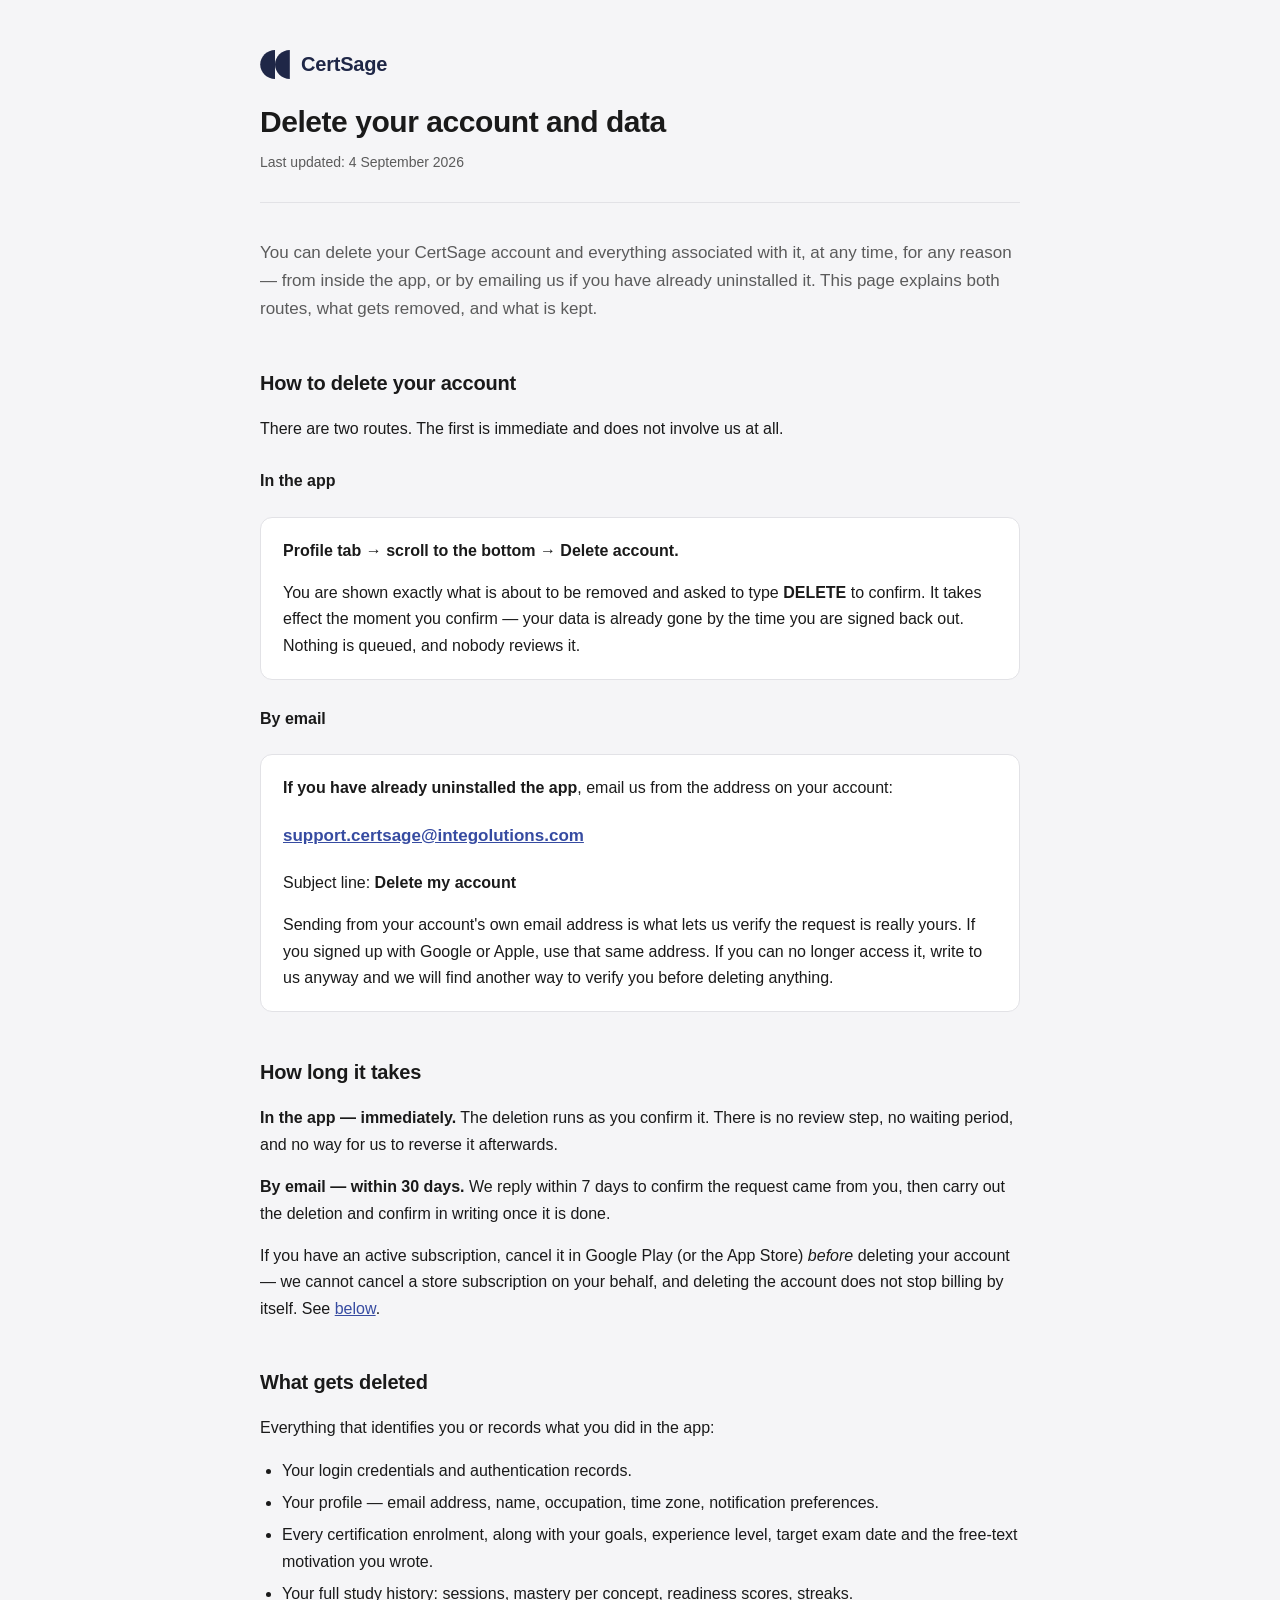
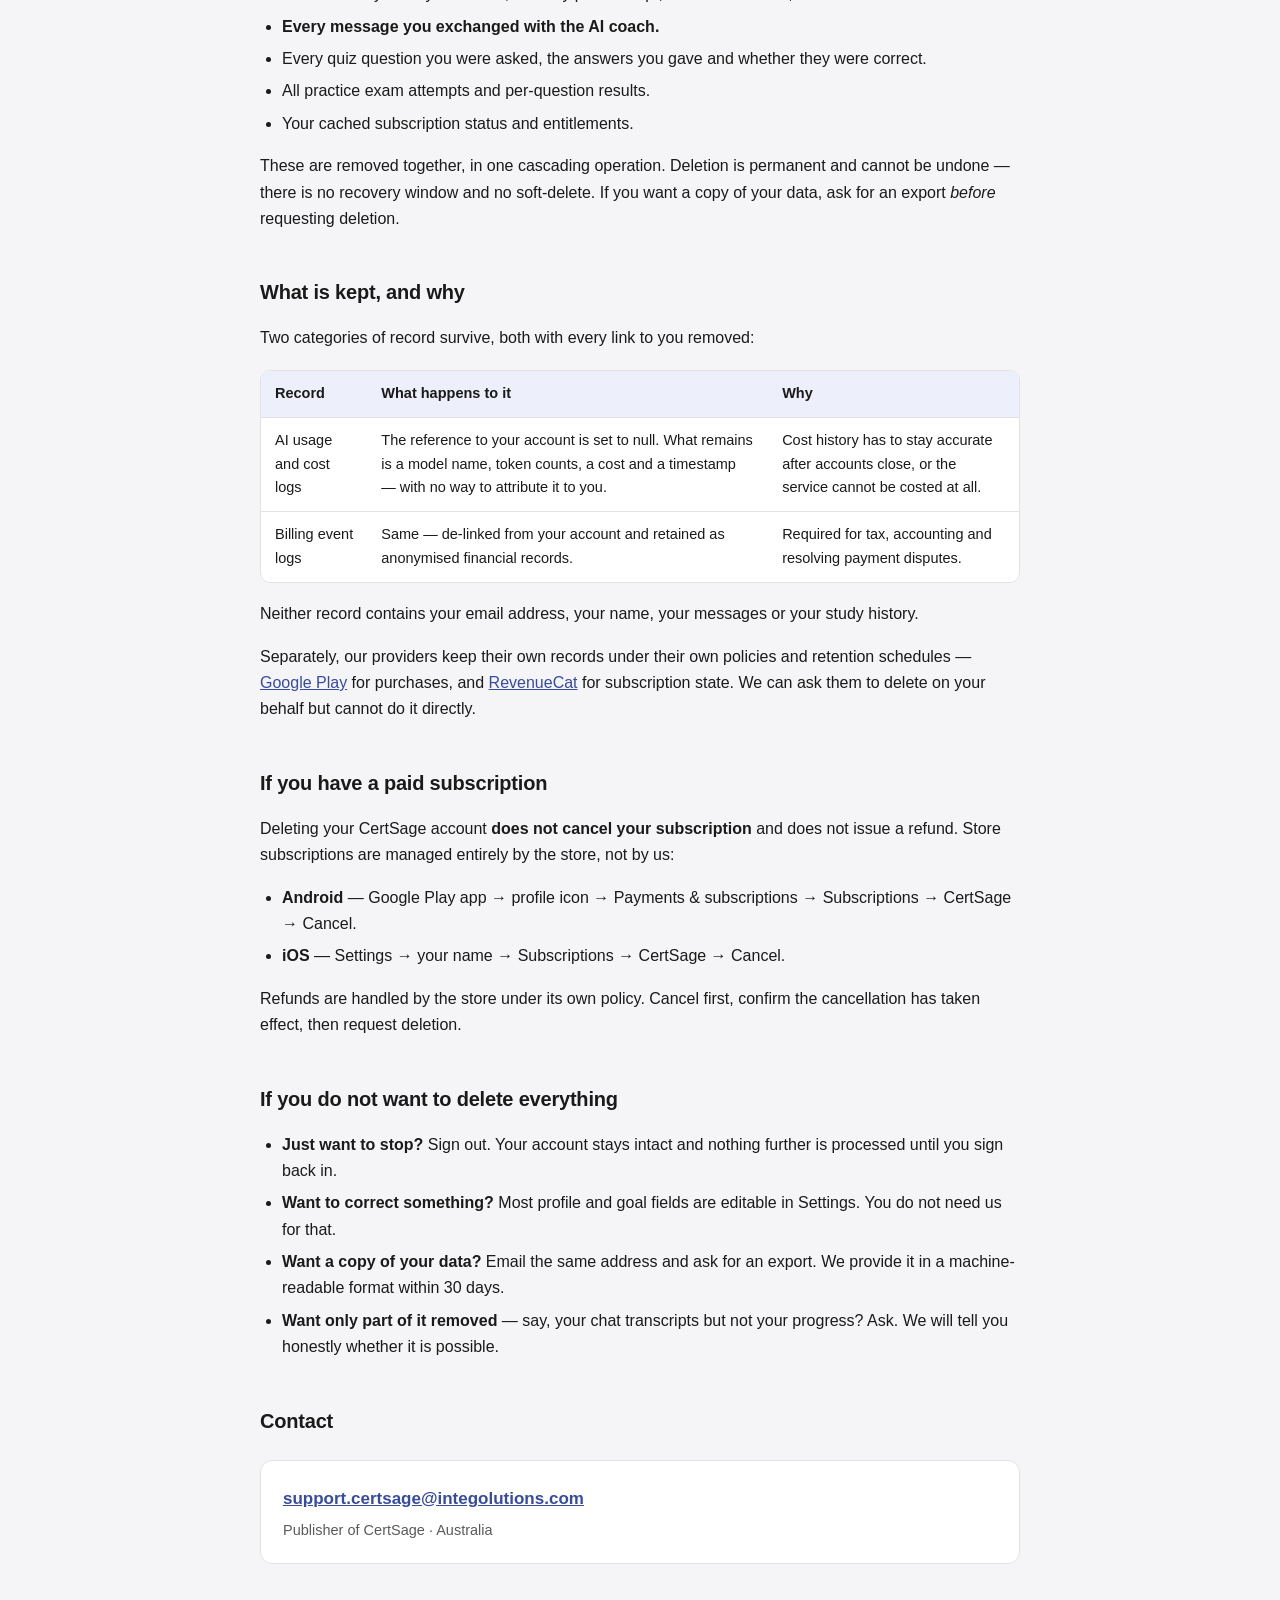
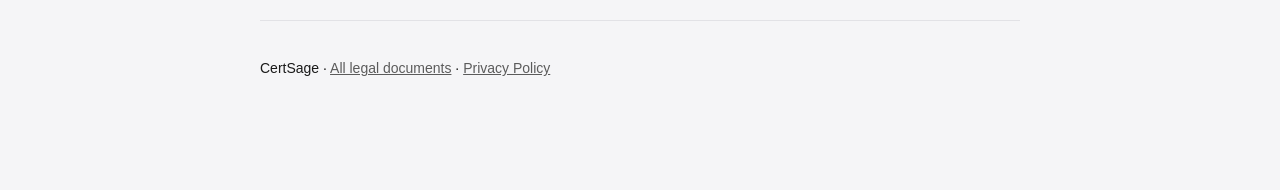
==== delete-account.html @ b781c87f "Privacy Policy & Delete Account" ====
<!DOCTYPE html>
<html lang="en">
<head>
<meta charset="utf-8">
<meta name="viewport" content="width=device-width, initial-scale=1">
<title>Delete Your Account — CertSage</title>
<meta name="description" content="How to request deletion of your CertSage account and all associated personal data.">
<link rel="icon" href="favicon.svg" type="image/svg+xml">
<link rel="stylesheet" href="style.css">
</head>
<body>
<div class="wrap">

<header class="masthead">
  <a class="brand" href="index.html"><svg class="mark" viewBox="303.58 312.16 892.84 875.67" role="img" aria-label="CertSage"><path fill="currentColor" d="M750 312.16C506.84 312.16 303.58 511.51 303.58 750c0 238.48 203.26 437.83 446.42 437.83Z"/><path fill="currentColor" d="M1196.42 312.16C953.26 312.16 750 511.51 750 750c0 238.48 203.26 437.83 446.42 437.83Z"/></svg><span class="wordmark">CertSage</span></a>
  <h1>Delete your account and data</h1>
  <p class="dates">Last updated: 4 September 2026</p>
</header>

<p class="lede">You can delete your CertSage account and everything associated with it, at any time,
for any reason — from inside the app, or by emailing us if you have already uninstalled it. This
page explains both routes, what gets removed, and what is kept.</p>

<h2 id="how">How to delete your account</h2>

<p>There are two routes. The first is immediate and does not involve us at all.</p>

<h3>In the app</h3>

<div class="card">
  <p><strong>Profile tab → scroll to the bottom → Delete account.</strong></p>
  <p style="margin-bottom:0">You are shown exactly what is about to be removed and asked to type
  <strong>DELETE</strong> to confirm. It takes effect the moment you confirm — your data is already
  gone by the time you are signed back out. Nothing is queued, and nobody reviews it.</p>
</div>

<h3>By email</h3>

<div class="card">
  <p><strong>If you have already uninstalled the app</strong>, email us from the address on your
  account:</p>
  <p><a class="contact-mail" href="mailto:support.certsage@integolutions.com?subject=Delete%20my%20account">support.certsage@integolutions.com</a></p>
  <p>Subject line: <strong>Delete my account</strong></p>
  <p style="margin-bottom:0">Sending from your account's own email address is what lets us verify
  the request is really yours. If you signed up with Google or Apple, use that same address. If
  you can no longer access it, write to us anyway and we will find another way to verify you
  before deleting anything.</p>
</div>

<h2 id="timeline">How long it takes</h2>

<p><strong>In the app — immediately.</strong> The deletion runs as you confirm it. There is no
review step, no waiting period, and no way for us to reverse it afterwards.</p>

<p><strong>By email — within 30 days.</strong> We reply within 7 days to confirm the request came
from you, then carry out the deletion and confirm in writing once it is done.</p>

<p>If you have an active subscription, cancel it in Google Play (or the App Store) <em>before</em>
deleting your account — we cannot cancel a store subscription on your behalf, and deleting the
account does not stop billing by itself. See <a href="#subscription">below</a>.</p>

<h2 id="what-is-deleted">What gets deleted</h2>

<p>Everything that identifies you or records what you did in the app:</p>

<ul>
  <li>Your login credentials and authentication records.</li>
  <li>Your profile — email address, name, occupation, time zone, notification preferences.</li>
  <li>Every certification enrolment, along with your goals, experience level, target exam date
      and the free-text motivation you wrote.</li>
  <li>Your full study history: sessions, mastery per concept, readiness scores, streaks.</li>
  <li><strong>Every message you exchanged with the AI coach.</strong></li>
  <li>Every quiz question you were asked, the answers you gave and whether they were correct.</li>
  <li>All practice exam attempts and per-question results.</li>
  <li>Your cached subscription status and entitlements.</li>
</ul>

<p>These are removed together, in one cascading operation. Deletion is permanent and cannot be
undone — there is no recovery window and no soft-delete. If you want a copy of your data, ask for
an export <em>before</em> requesting deletion.</p>

<h2 id="what-is-kept">What is kept, and why</h2>

<p>Two categories of record survive, both with every link to you removed:</p>

<div class="scroller">
<table>
  <thead>
    <tr><th>Record</th><th>What happens to it</th><th>Why</th></tr>
  </thead>
  <tbody>
    <tr>
      <td>AI usage and cost logs</td>
      <td>The reference to your account is set to null. What remains is a model name, token
          counts, a cost and a timestamp — with no way to attribute it to you.</td>
      <td>Cost history has to stay accurate after accounts close, or the service cannot be
          costed at all.</td>
    </tr>
    <tr>
      <td>Billing event logs</td>
      <td>Same — de-linked from your account and retained as anonymised financial records.</td>
      <td>Required for tax, accounting and resolving payment disputes.</td>
    </tr>
  </tbody>
</table>
</div>

<p>Neither record contains your email address, your name, your messages or your study history.</p>

<p>Separately, our providers keep their own records under their own policies and retention
schedules — <a href="https://policies.google.com/privacy" rel="noopener">Google Play</a> for
purchases, and <a href="https://www.revenuecat.com/privacy" rel="noopener">RevenueCat</a> for
subscription state. We can ask them to delete on your behalf but cannot do it directly.</p>

<h2 id="subscription">If you have a paid subscription</h2>

<p>Deleting your CertSage account <strong>does not cancel your subscription</strong> and does not
issue a refund. Store subscriptions are managed entirely by the store, not by us:</p>

<ul>
  <li><strong>Android</strong> — Google Play app → profile icon → Payments &amp; subscriptions →
      Subscriptions → CertSage → Cancel.</li>
  <li><strong>iOS</strong> — Settings → your name → Subscriptions → CertSage → Cancel.</li>
</ul>

<p>Refunds are handled by the store under its own policy. Cancel first, confirm the cancellation
has taken effect, then request deletion.</p>

<h2 id="alternatives">If you do not want to delete everything</h2>

<ul>
  <li><strong>Just want to stop?</strong> Sign out. Your account stays intact and nothing further
      is processed until you sign back in.</li>
  <li><strong>Want to correct something?</strong> Most profile and goal fields are editable in
      Settings. You do not need us for that.</li>
  <li><strong>Want a copy of your data?</strong> Email the same address and ask for an export.
      We provide it in a machine-readable format within 30 days.</li>
  <li><strong>Want only part of it removed</strong> — say, your chat transcripts but not your
      progress? Ask. We will tell you honestly whether it is possible.</li>
</ul>

<h2 id="contact">Contact</h2>

<div class="card">
  <p style="margin-bottom:0">
  <a class="contact-mail" href="mailto:support.certsage@integolutions.com?subject=Delete%20my%20account">support.certsage@integolutions.com</a><br>
  <span style="font-size:14.5px;color:var(--text-dim)">Publisher of CertSage &middot; Australia</span></p>
</div>

<footer>
  <p>CertSage &middot; <a href="index.html">All legal documents</a> &middot;
     <a href="privacy.html">Privacy Policy</a></p>
</footer>

</div>
</body>
</html>
---- style.css ----
/* CertSage legal pages — shared styles.
   Self-contained: no webfonts, no CDN, no JS. A legal page must render
   even when everything else is blocked. */

:root {
  color-scheme: light dark;
  --accent: #364BA1;
  --accent-soft: #EDF0FA;
  --text: #1A1A1A;
  --text-dim: #5B5B5B;
  --surface: #FFFFFF;
  --ground: #F5F5F7;
  --border: #E2E2E6;
  --brand: #1F2747;
}

@media (prefers-color-scheme: dark) {
  :root {
    --accent: #93A6EE;
    --accent-soft: #1E2540;
    --text: #ECECF0;
    --text-dim: #A2A2AD;
    --surface: #16161A;
    --ground: #0E0E11;
    --border: #2C2C34;
    --brand: #FFFFFF;
  }
}

* { box-sizing: border-box; }

body {
  margin: 0;
  padding: 0 20px 96px;
  background: var(--ground);
  color: var(--text);
  font: 16px/1.65 -apple-system, BlinkMacSystemFont, "Segoe UI", Roboto,
        "Helvetica Neue", Arial, sans-serif;
  -webkit-text-size-adjust: 100%;
}

.wrap {
  max-width: 760px;
  margin: 0 auto;
}

/* ── Masthead ─────────────────────────────────────────────────────────── */

header.masthead {
  padding: 48px 0 28px;
  border-bottom: 1px solid var(--border);
  margin-bottom: 36px;
}

.brand {
  display: inline-flex;
  align-items: center;
  gap: 11px;
  text-decoration: none;
  color: var(--brand);
  margin-bottom: 22px;
}

/* The CertSage mark: two arcs, filled with currentColor so the lockup is one
   colour in both themes. Geometry lifted from design/logo/certsage-icon-*.svg. */
.brand .mark {
  width: 30px;
  height: 29px;
  flex: none;
  display: block;
}

.brand .wordmark {
  font-size: 20px;
  font-weight: 700;
  letter-spacing: -0.01em;
}

h1 {
  font-size: 30px;
  line-height: 1.25;
  margin: 0 0 10px;
  letter-spacing: -0.015em;
}

.dates {
  margin: 0;
  color: var(--text-dim);
  font-size: 14px;
}

/* ── Typography ───────────────────────────────────────────────────────── */

h2 {
  font-size: 20px;
  margin: 44px 0 12px;
  letter-spacing: -0.01em;
  scroll-margin-top: 20px;
}

h3 {
  font-size: 16px;
  margin: 26px 0 8px;
  color: var(--text);
}

p, li { color: var(--text); }

a { color: var(--accent); }

ul, ol { padding-left: 22px; }

li { margin: 6px 0; }

strong { font-weight: 650; }

.lede {
  font-size: 17px;
  color: var(--text-dim);
}

/* ── Blocks ───────────────────────────────────────────────────────────── */

.card {
  background: var(--surface);
  border: 1px solid var(--border);
  border-radius: 12px;
  padding: 20px 22px;
  margin: 22px 0;
}

.card h3:first-child,
.card h2:first-child,
.card p:first-child { margin-top: 0; }

.card p:last-child,
.card ul:last-child { margin-bottom: 0; }

.callout {
  background: var(--accent-soft);
  border-left: 3px solid var(--accent);
  border-radius: 0 8px 8px 0;
  padding: 14px 18px;
  margin: 22px 0;
}

.callout p:first-child { margin-top: 0; }
.callout p:last-child { margin-bottom: 0; }

/* ── Tables ───────────────────────────────────────────────────────────── */

.scroller {
  overflow-x: auto;
  -webkit-overflow-scrolling: touch;
  margin: 18px 0;
  border: 1px solid var(--border);
  border-radius: 10px;
  background: var(--surface);
}

table {
  border-collapse: collapse;
  width: 100%;
  min-width: 560px;
  font-size: 14.5px;
}

th, td {
  text-align: left;
  padding: 11px 14px;
  border-bottom: 1px solid var(--border);
  vertical-align: top;
}

th {
  background: var(--accent-soft);
  font-weight: 650;
  white-space: nowrap;
}

tr:last-child td { border-bottom: none; }

/* ── Contact + footer ─────────────────────────────────────────────────── */

.contact-mail {
  display: inline-block;
  font-weight: 650;
  font-size: 17px;
  margin: 4px 0;
}

footer {
  margin-top: 56px;
  padding-top: 22px;
  border-top: 1px solid var(--border);
  color: var(--text-dim);
  font-size: 14px;
}

footer a { color: var(--text-dim); }

/* ── Index page links ─────────────────────────────────────────────────── */

.doclink {
  display: block;
  text-decoration: none;
  color: inherit;
  background: var(--surface);
  border: 1px solid var(--border);
  border-radius: 12px;
  padding: 20px 22px;
  margin: 14px 0;
}

.doclink:hover { border-color: var(--accent); }
.doclink strong { display: block; color: var(--accent); font-size: 17px; margin-bottom: 4px; }
.doclink span { color: var(--text-dim); font-size: 14.5px; }

@media (max-width: 480px) {
  h1 { font-size: 25px; }
  body { padding: 0 16px 72px; }
  header.masthead { padding-top: 32px; }
}
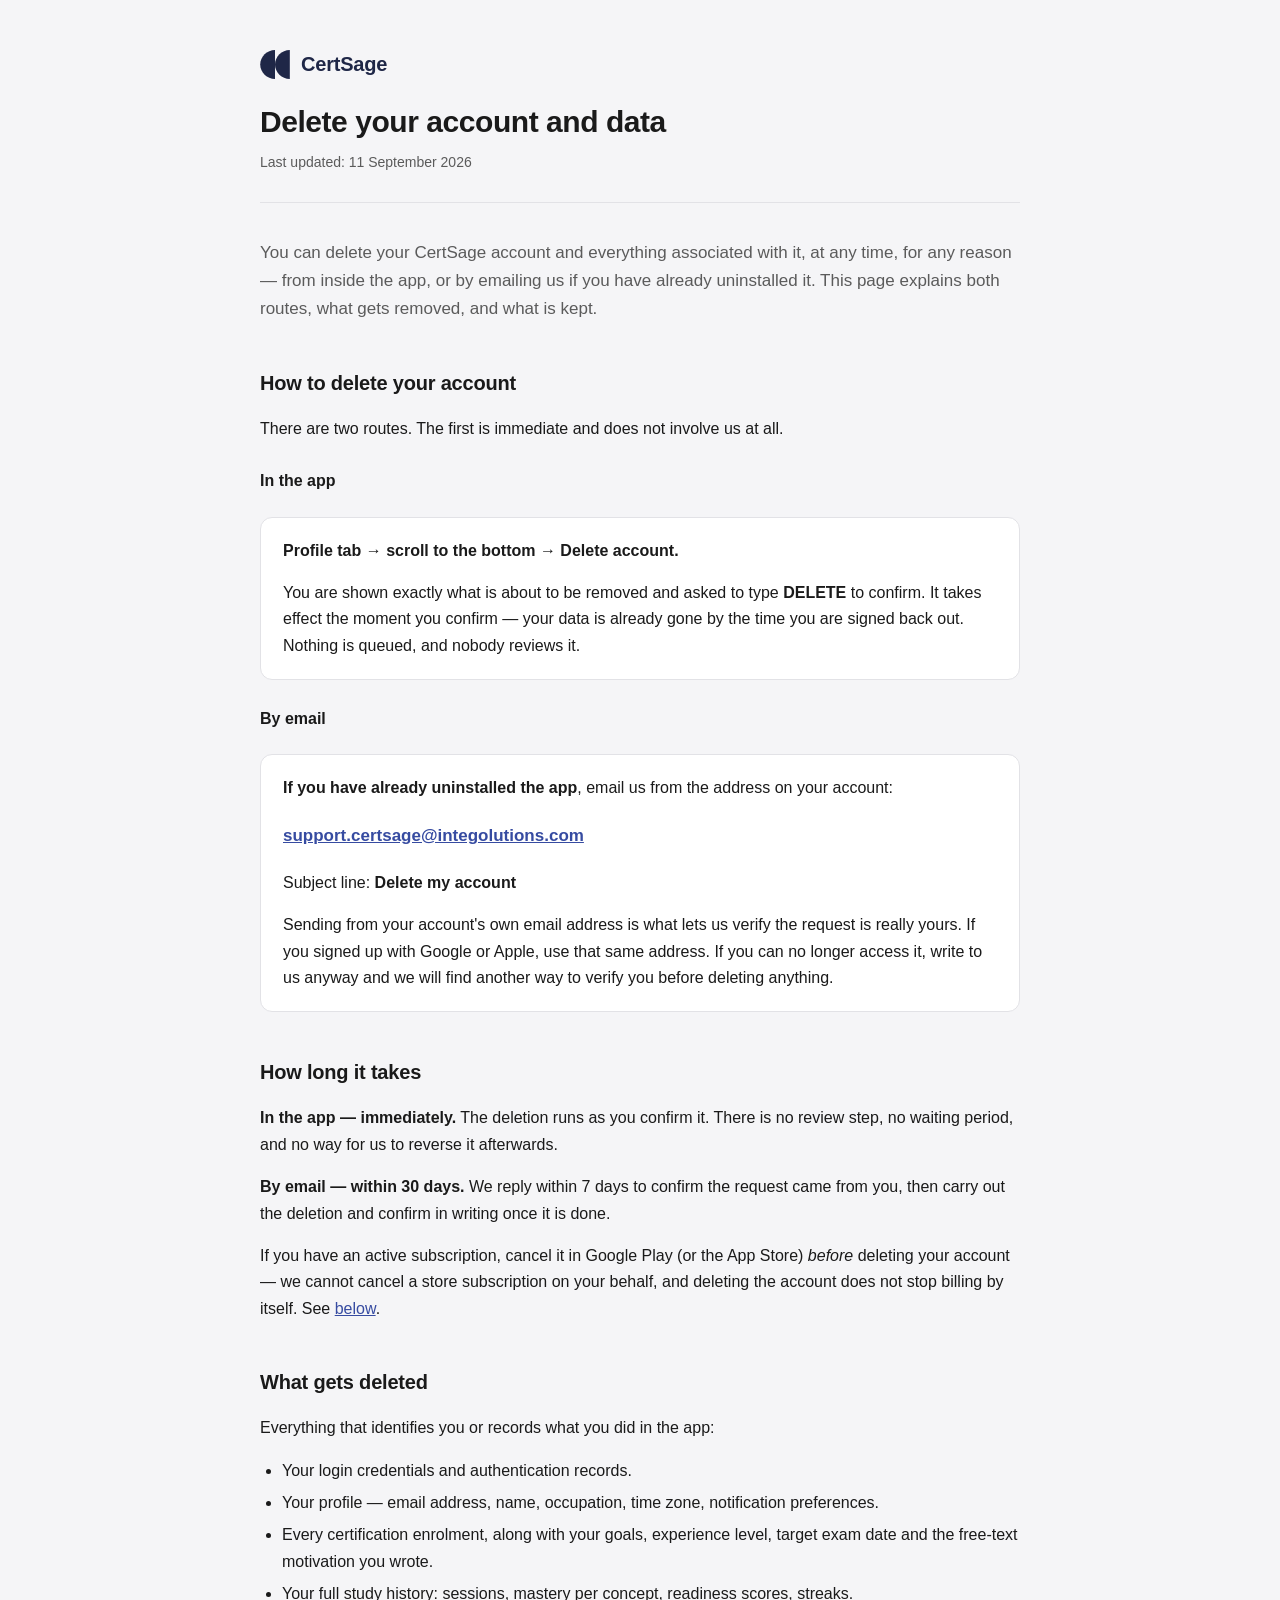
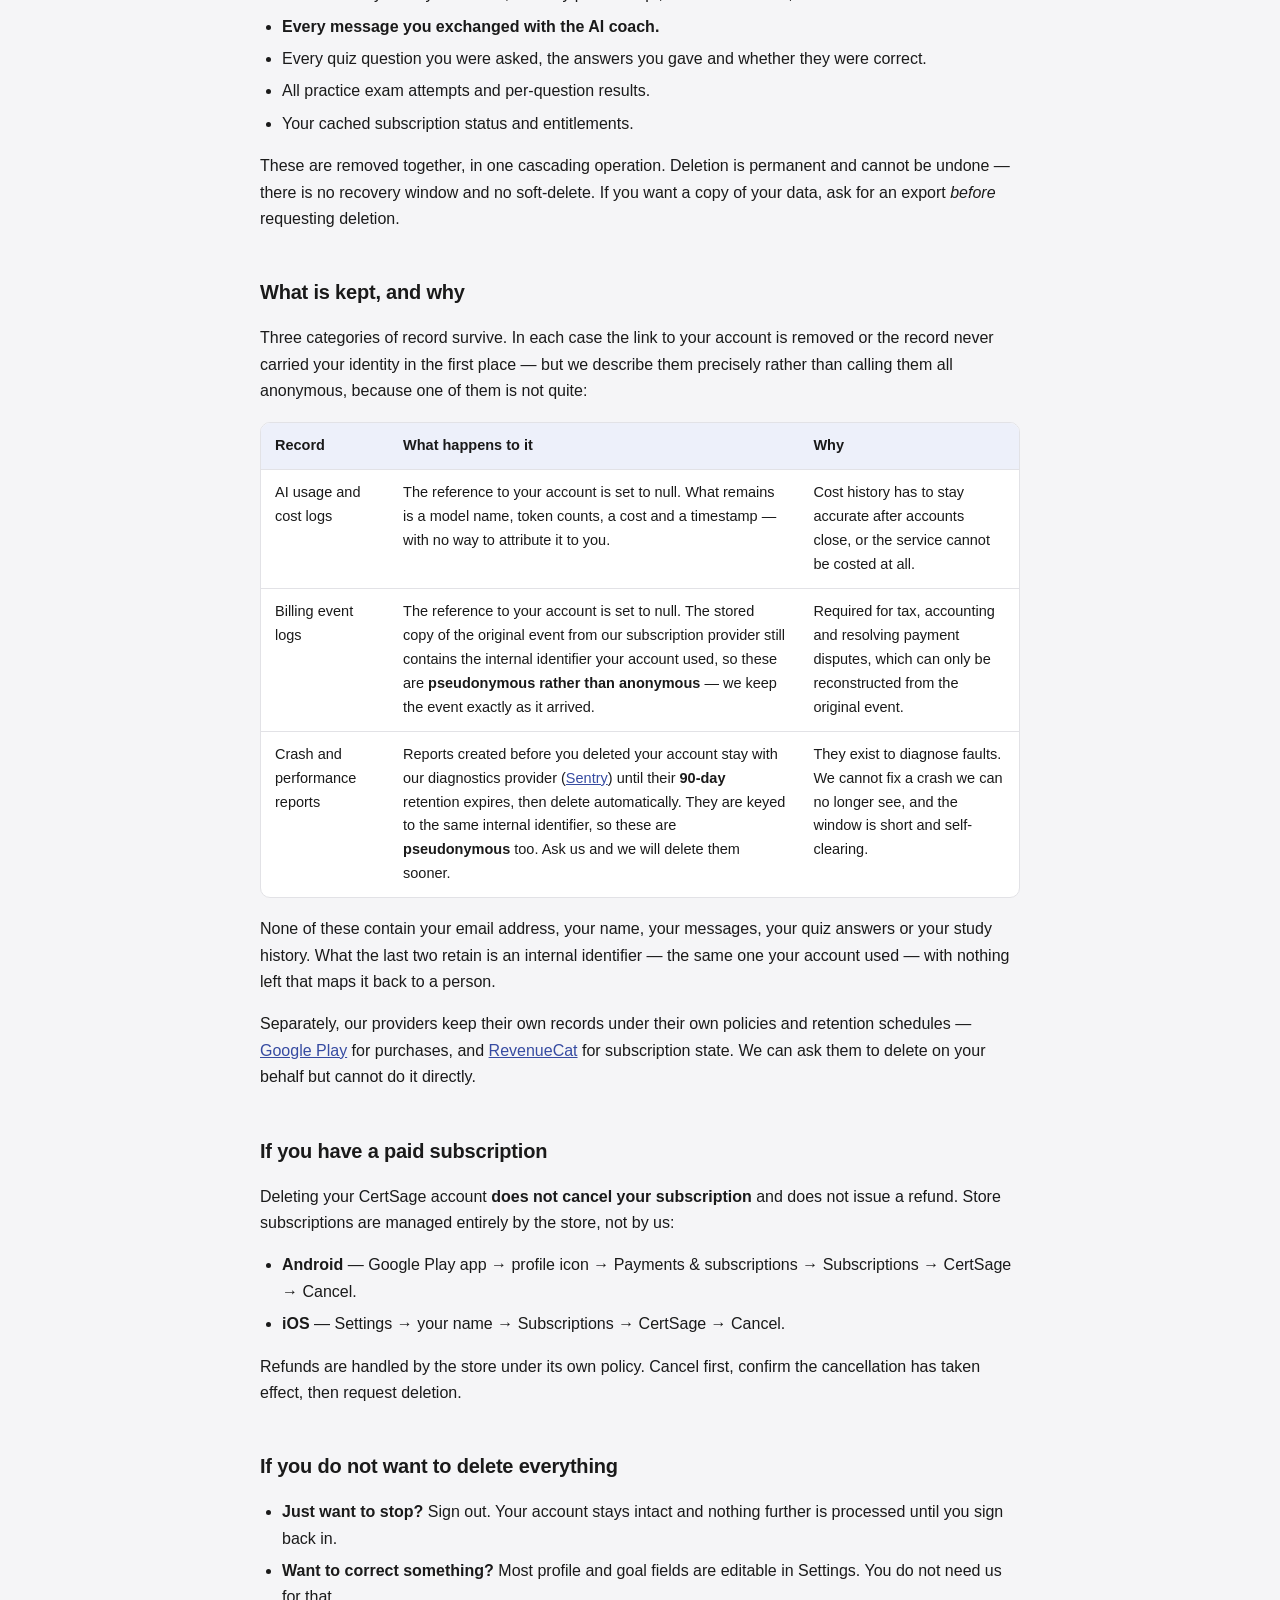
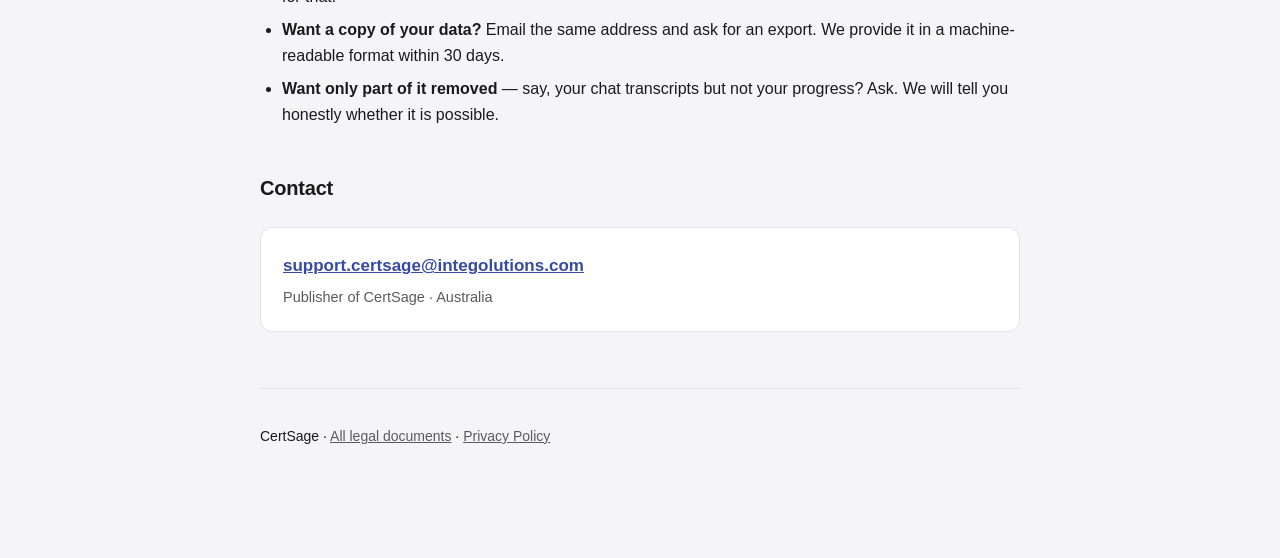
==== commit 7ea7c6cd: "update adding sentry" ====
--- a/delete-account.html
+++ b/delete-account.html
@@ -14,7 +14,7 @@
 <header class="masthead">
   <a class="brand" href="index.html"><svg class="mark" viewBox="303.58 312.16 892.84 875.67" role="img" aria-label="CertSage"><path fill="currentColor" d="M750 312.16C506.84 312.16 303.58 511.51 303.58 750c0 238.48 203.26 437.83 446.42 437.83Z"/><path fill="currentColor" d="M1196.42 312.16C953.26 312.16 750 511.51 750 750c0 238.48 203.26 437.83 446.42 437.83Z"/></svg><span class="wordmark">CertSage</span></a>
   <h1>Delete your account and data</h1>
-  <p class="dates">Last updated: 4 September 2026</p>
+  <p class="dates">Last updated: 11 September 2026</p>
 </header>
 
 <p class="lede">You can delete your CertSage account and everything associated with it, at any time,
@@ -81,7 +81,9 @@
 
 <h2 id="what-is-kept">What is kept, and why</h2>
 
-<p>Two categories of record survive, both with every link to you removed:</p>
+<p>Three categories of record survive. In each case the link to your account is removed or the
+record never carried your identity in the first place — but we describe them precisely rather than
+calling them all anonymous, because one of them is not quite:</p>
 
 <div class="scroller">
 <table>
@@ -98,14 +100,30 @@
     </tr>
     <tr>
       <td>Billing event logs</td>
-      <td>Same — de-linked from your account and retained as anonymised financial records.</td>
-      <td>Required for tax, accounting and resolving payment disputes.</td>
+      <td>The reference to your account is set to null. The stored copy of the original event from
+          our subscription provider still contains the internal identifier your account used, so
+          these are <strong>pseudonymous rather than anonymous</strong> — we keep the event exactly
+          as it arrived.</td>
+      <td>Required for tax, accounting and resolving payment disputes, which can only be
+          reconstructed from the original event.</td>
+    </tr>
+    <tr>
+      <td>Crash and performance reports</td>
+      <td>Reports created before you deleted your account stay with our diagnostics provider
+          (<a href="https://sentry.io/privacy/" rel="noopener">Sentry</a>) until their
+          <strong>90-day</strong> retention expires, then delete automatically. They are keyed to
+          the same internal identifier, so these are <strong>pseudonymous</strong> too. Ask us and
+          we will delete them sooner.</td>
+      <td>They exist to diagnose faults. We cannot fix a crash we can no longer see, and the
+          window is short and self-clearing.</td>
     </tr>
   </tbody>
 </table>
 </div>
 
-<p>Neither record contains your email address, your name, your messages or your study history.</p>
+<p>None of these contain your email address, your name, your messages, your quiz answers or your
+study history. What the last two retain is an internal identifier — the same one your account used
+— with nothing left that maps it back to a person.</p>
 
 <p>Separately, our providers keep their own records under their own policies and retention
 schedules — <a href="https://policies.google.com/privacy" rel="noopener">Google Play</a> for
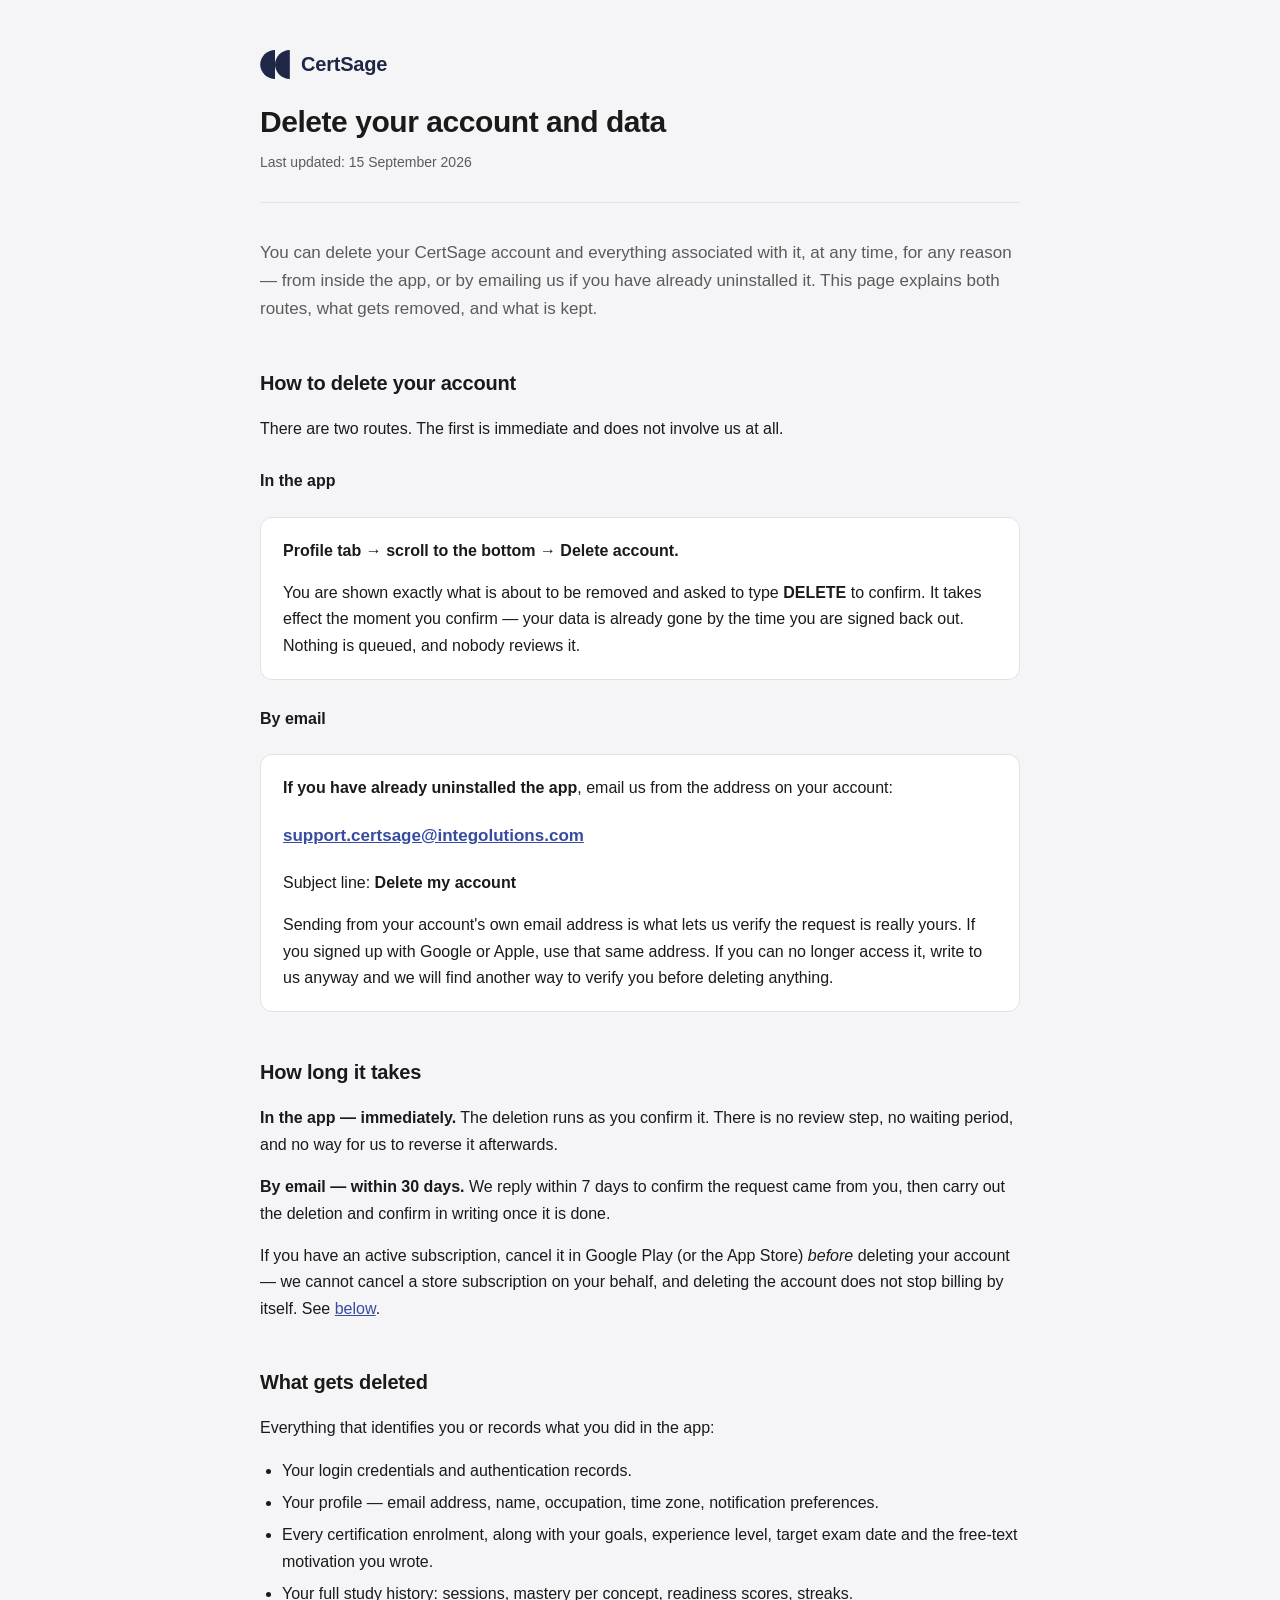
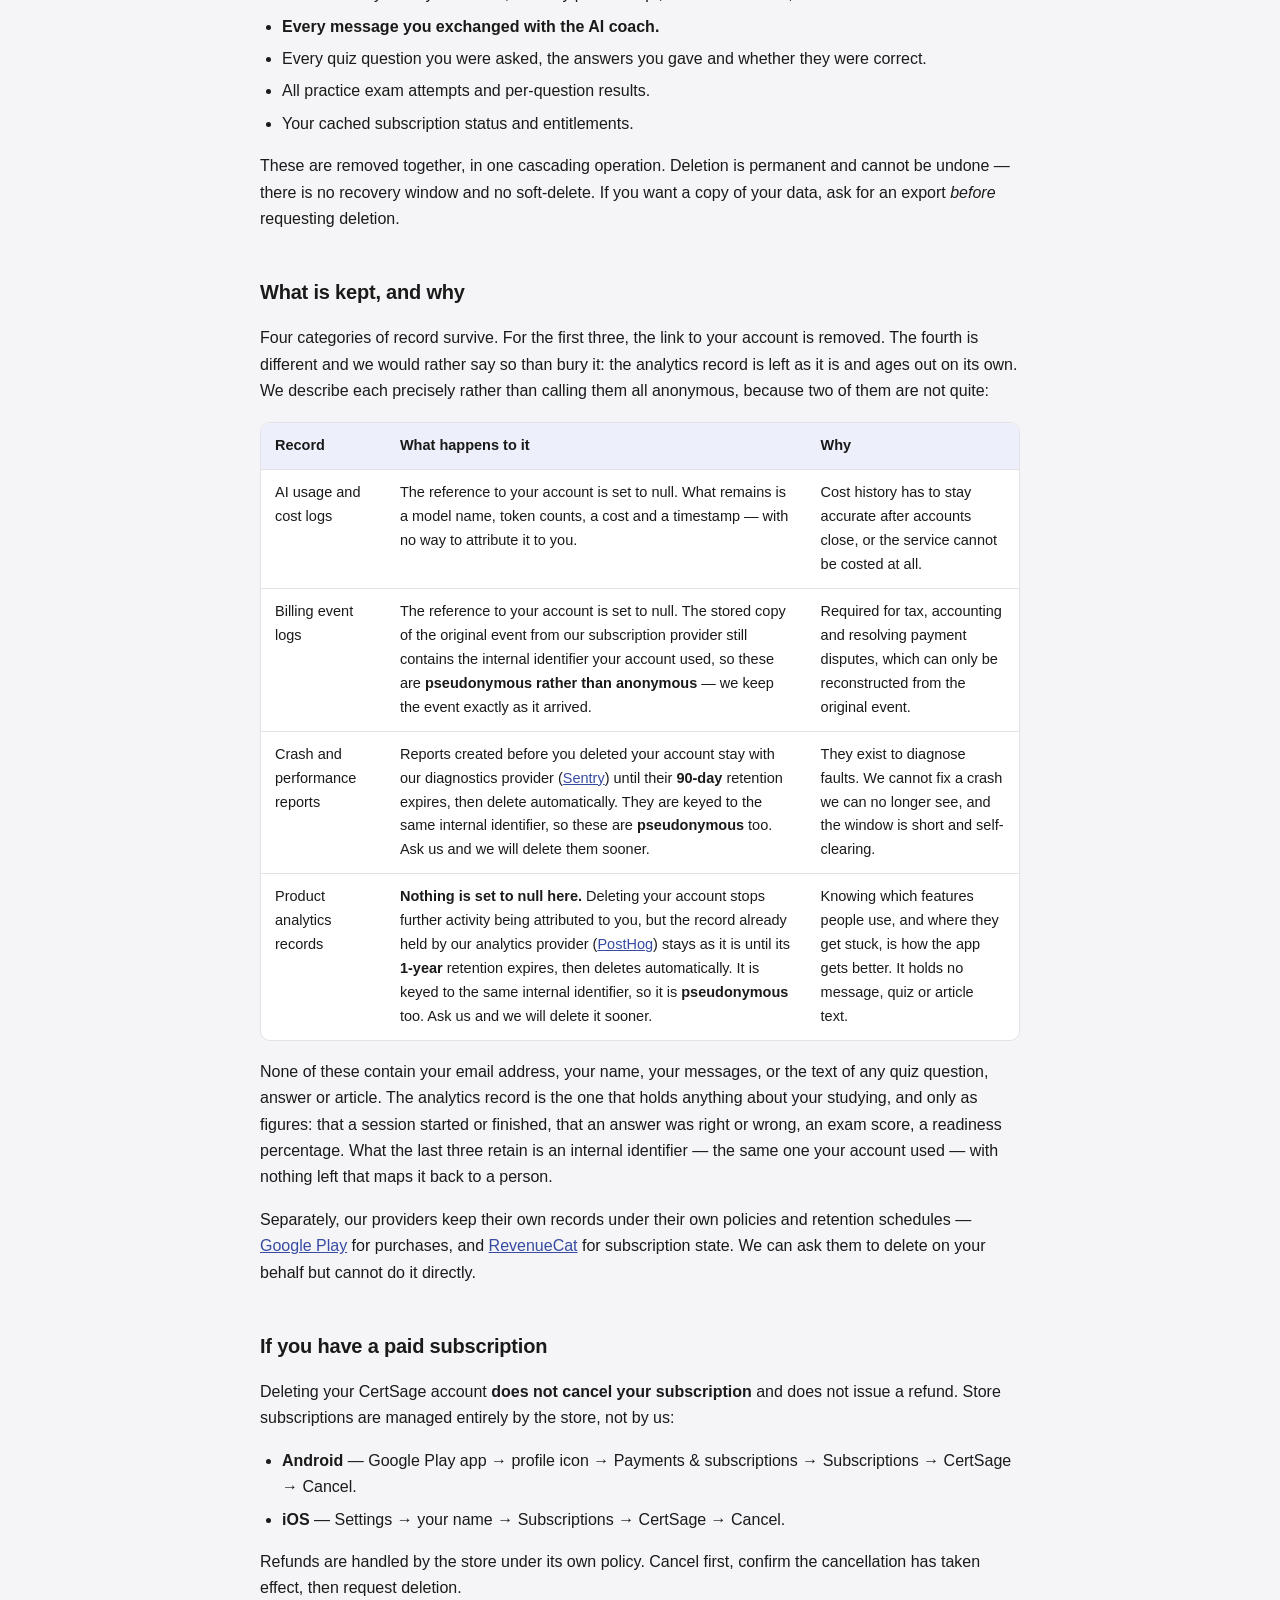
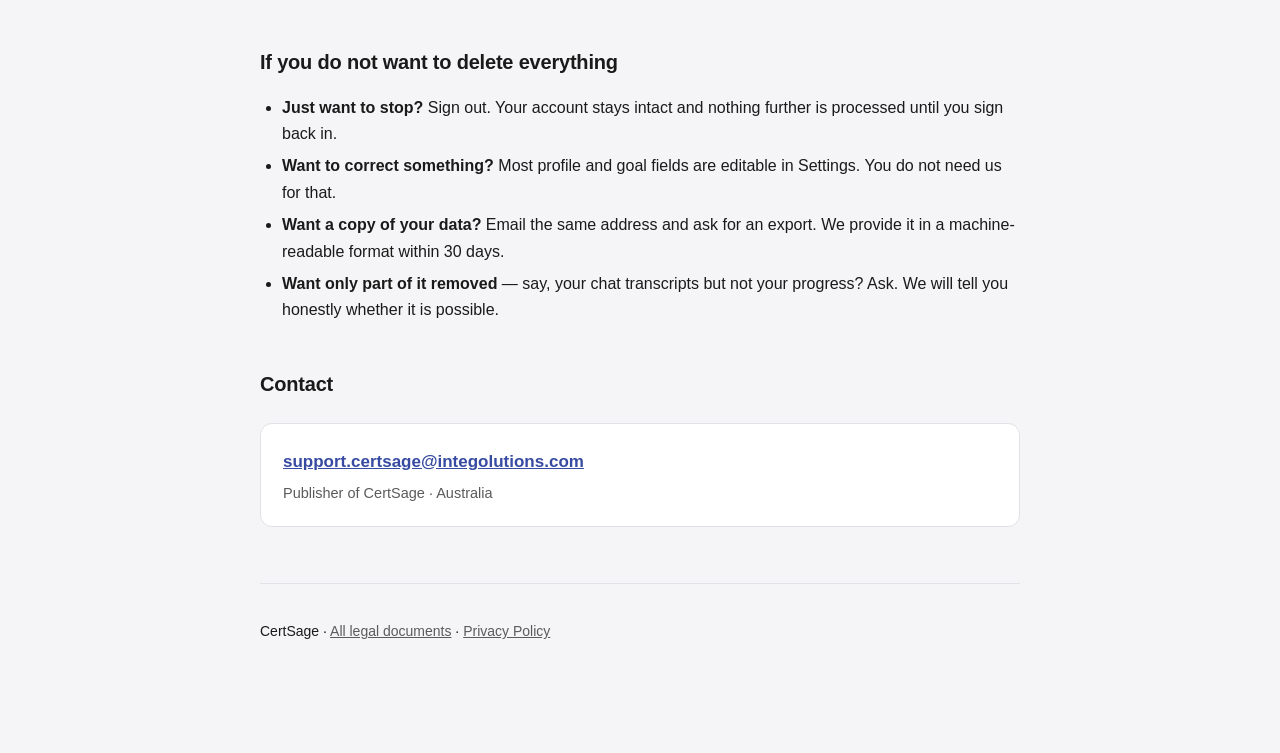
==== commit 83e2382e: "Add posthog as third party analysis tool" ====
--- a/delete-account.html
+++ b/delete-account.html
@@ -14,7 +14,7 @@
 <header class="masthead">
   <a class="brand" href="index.html"><svg class="mark" viewBox="303.58 312.16 892.84 875.67" role="img" aria-label="CertSage"><path fill="currentColor" d="M750 312.16C506.84 312.16 303.58 511.51 303.58 750c0 238.48 203.26 437.83 446.42 437.83Z"/><path fill="currentColor" d="M1196.42 312.16C953.26 312.16 750 511.51 750 750c0 238.48 203.26 437.83 446.42 437.83Z"/></svg><span class="wordmark">CertSage</span></a>
   <h1>Delete your account and data</h1>
-  <p class="dates">Last updated: 11 September 2026</p>
+  <p class="dates">Last updated: 15 September 2026</p>
 </header>
 
 <p class="lede">You can delete your CertSage account and everything associated with it, at any time,
@@ -81,9 +81,10 @@
 
 <h2 id="what-is-kept">What is kept, and why</h2>
 
-<p>Three categories of record survive. In each case the link to your account is removed or the
-record never carried your identity in the first place — but we describe them precisely rather than
-calling them all anonymous, because one of them is not quite:</p>
+<p>Four categories of record survive. For the first three, the link to your account is removed. The
+fourth is different and we would rather say so than bury it: the analytics record is left as it is
+and ages out on its own. We describe each precisely rather than calling them all anonymous, because
+two of them are not quite:</p>
 
 <div class="scroller">
 <table>
@@ -117,13 +118,26 @@
       <td>They exist to diagnose faults. We cannot fix a crash we can no longer see, and the
           window is short and self-clearing.</td>
     </tr>
+    <tr>
+      <td>Product analytics records</td>
+      <td><strong>Nothing is set to null here.</strong> Deleting your account stops further activity
+          being attributed to you, but the record already held by our analytics provider
+          (<a href="https://posthog.com/privacy" rel="noopener">PostHog</a>) stays as it is until its
+          <strong>1-year</strong> retention expires, then deletes automatically. It is keyed to the
+          same internal identifier, so it is <strong>pseudonymous</strong> too. Ask us and we will
+          delete it sooner.</td>
+      <td>Knowing which features people use, and where they get stuck, is how the app gets better.
+          It holds no message, quiz or article text.</td>
+    </tr>
   </tbody>
 </table>
 </div>
 
-<p>None of these contain your email address, your name, your messages, your quiz answers or your
-study history. What the last two retain is an internal identifier — the same one your account used
-— with nothing left that maps it back to a person.</p>
+<p>None of these contain your email address, your name, your messages, or the text of any quiz
+question, answer or article. The analytics record is the one that holds anything about your studying,
+and only as figures: that a session started or finished, that an answer was right or wrong, an exam
+score, a readiness percentage. What the last three retain is an internal identifier — the same one
+your account used — with nothing left that maps it back to a person.</p>
 
 <p>Separately, our providers keep their own records under their own policies and retention
 schedules — <a href="https://policies.google.com/privacy" rel="noopener">Google Play</a> for
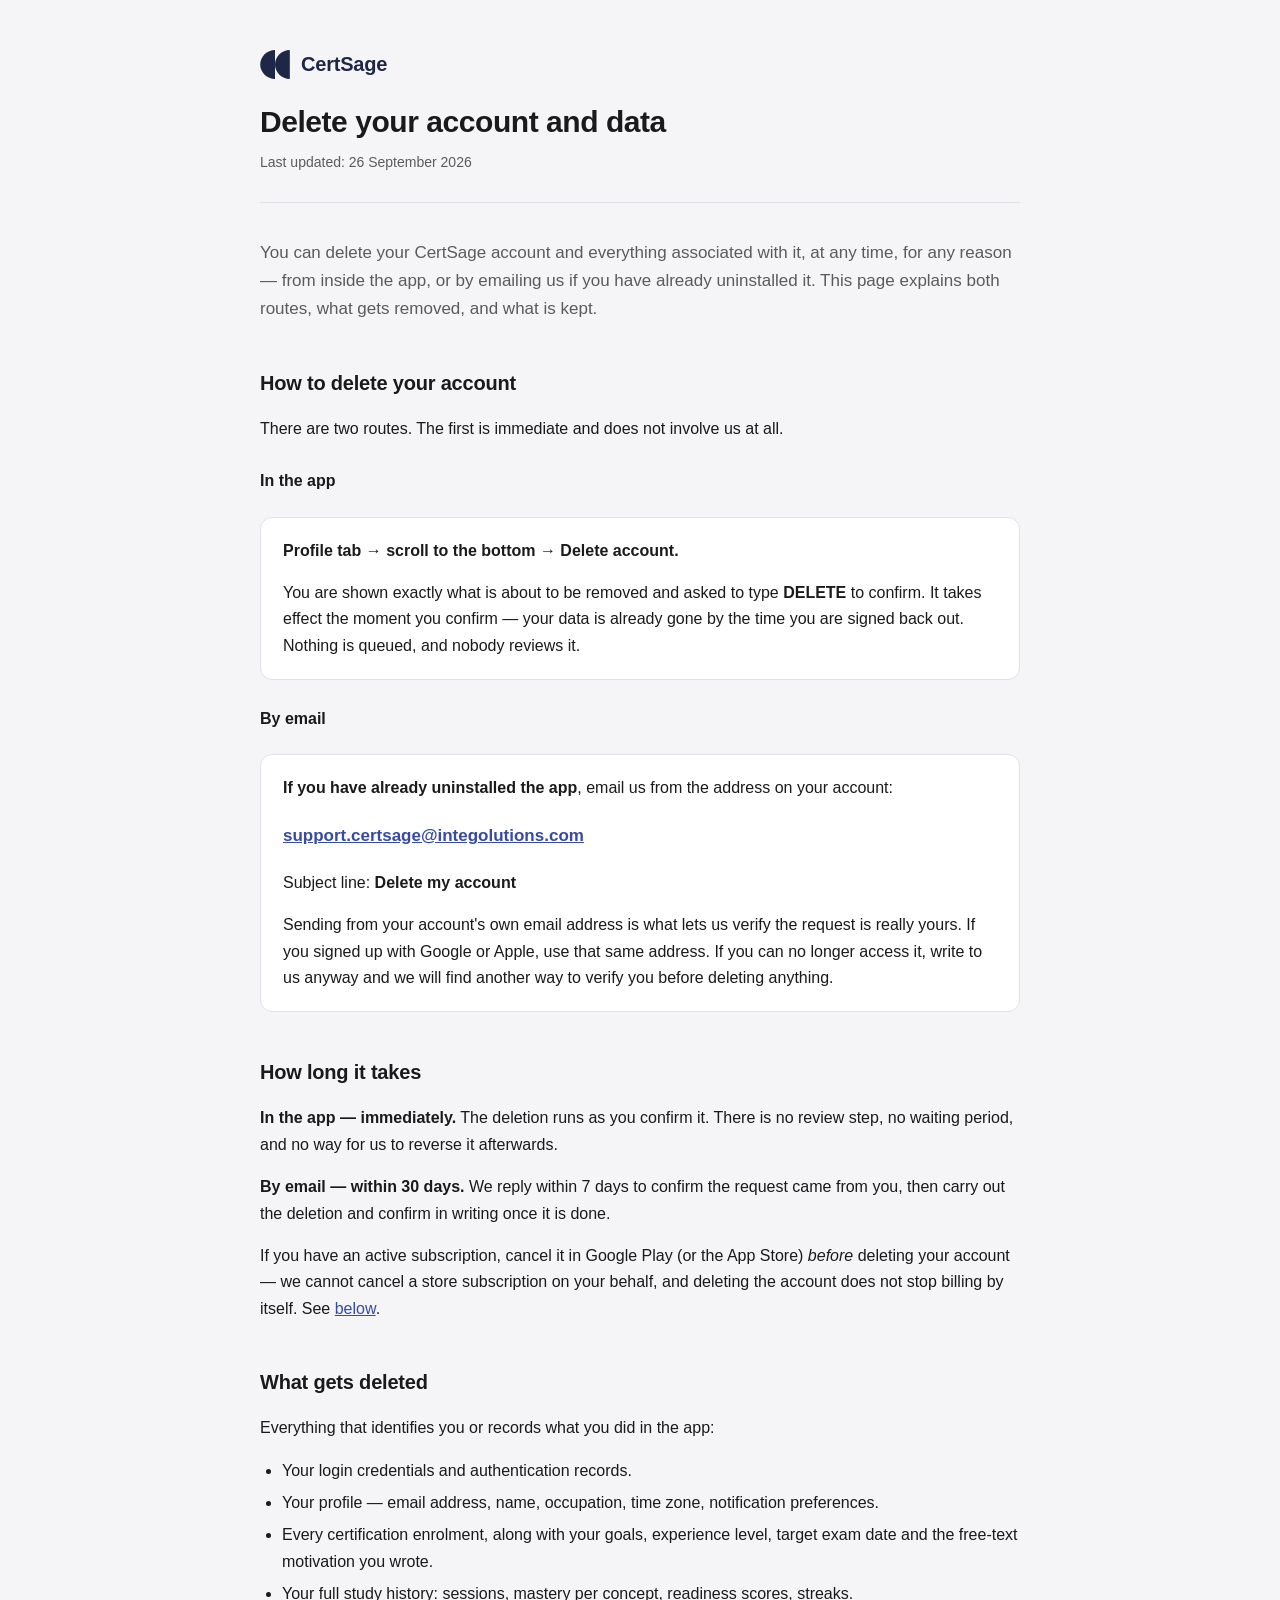
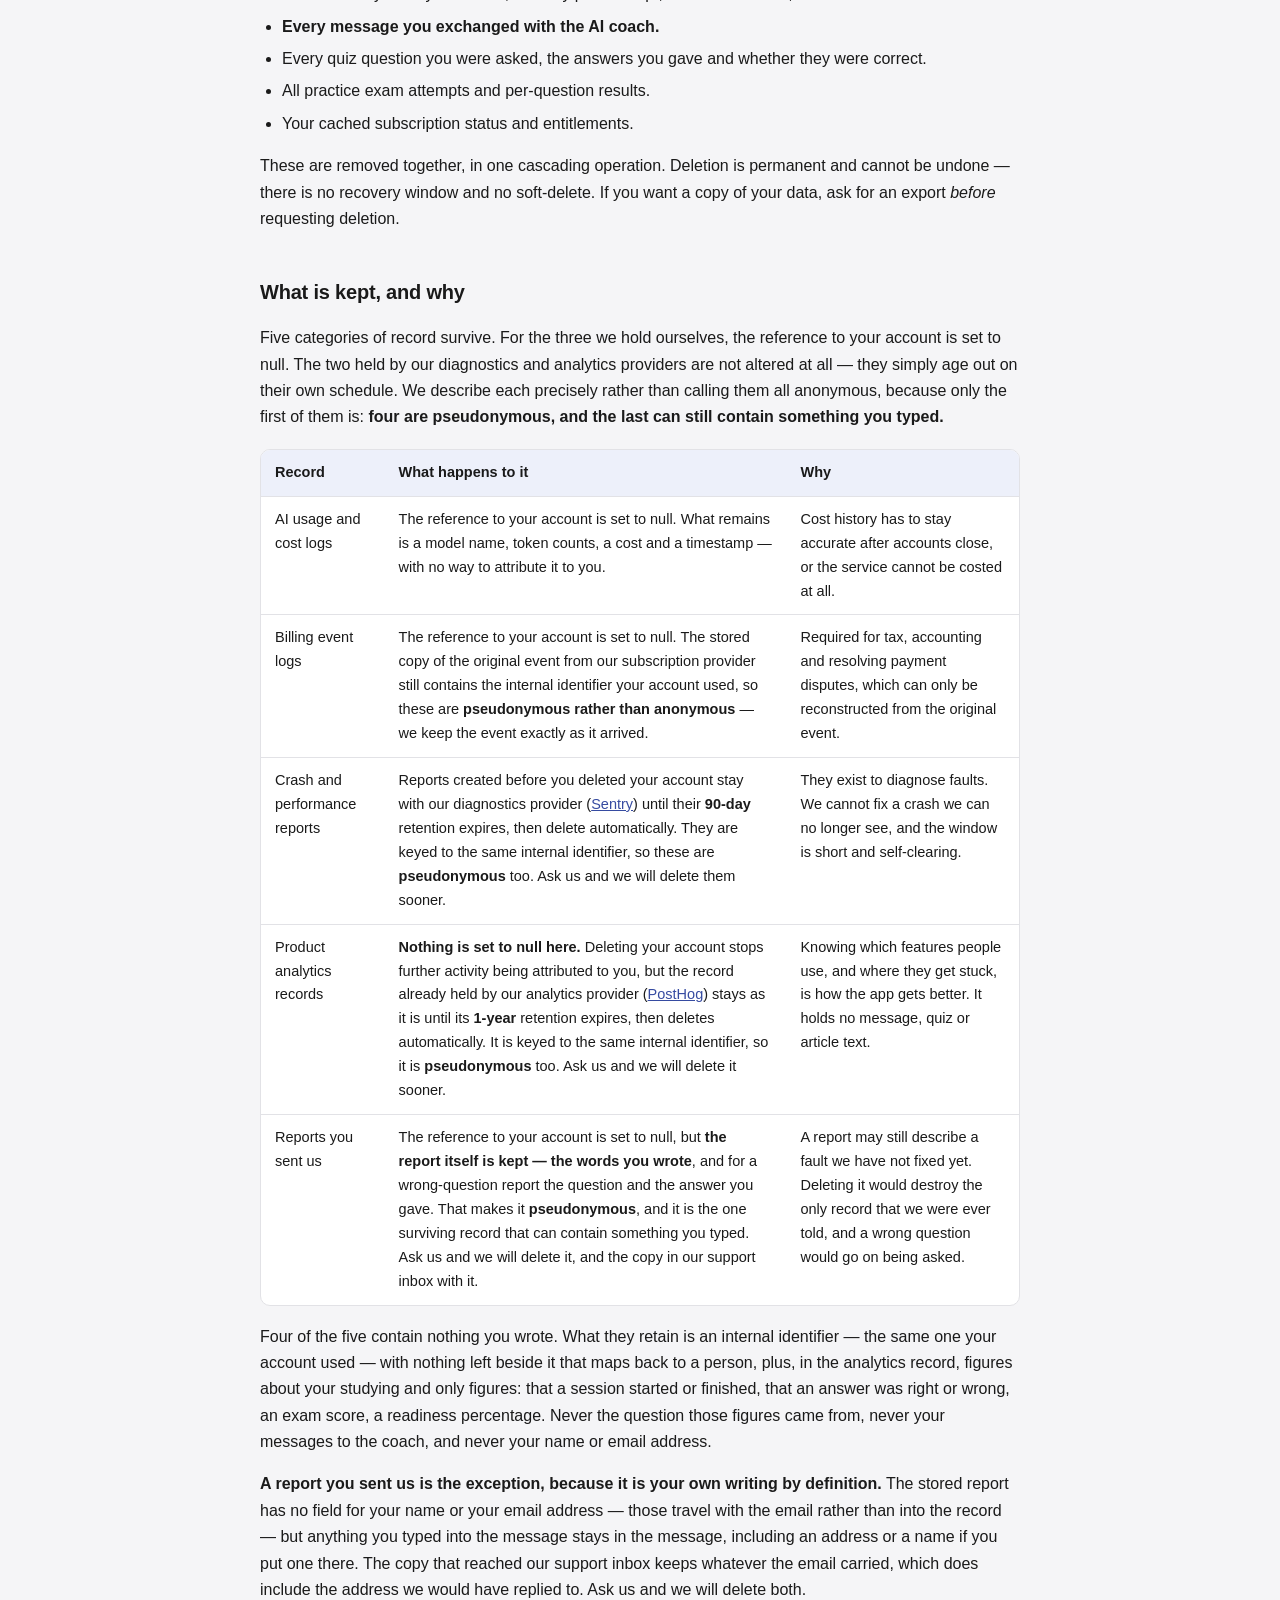
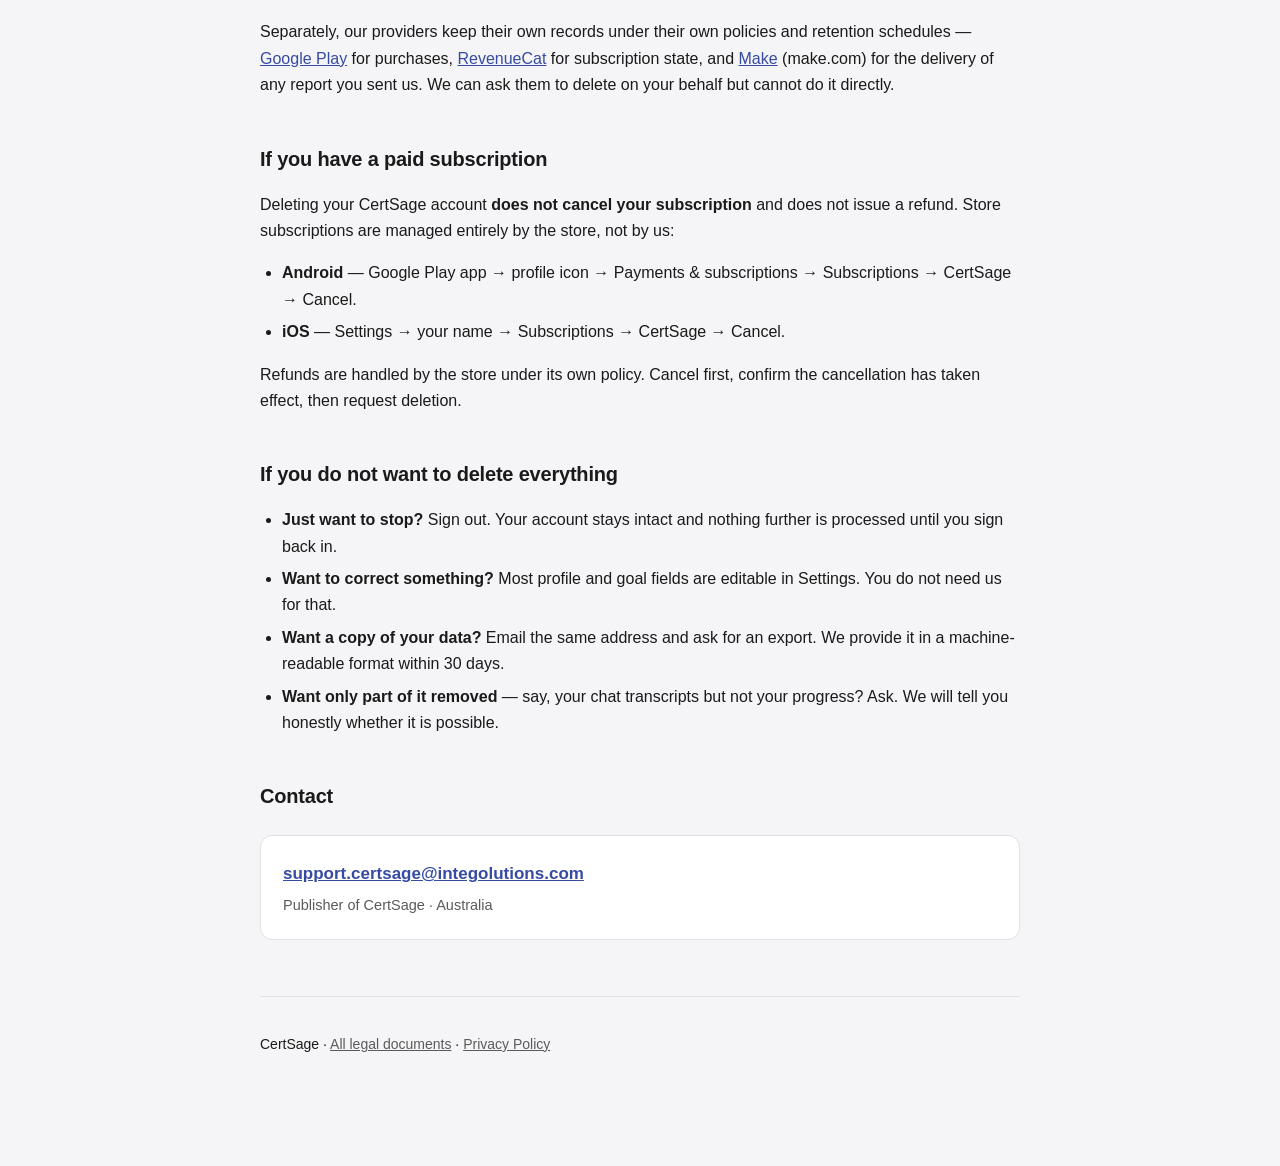
==== commit fa2c7d9e: "Name make.com as a processor, and stop calling a kept report anonymous submit-report is deployed and" ====
--- a/delete-account.html
+++ b/delete-account.html
@@ -14,7 +14,7 @@
 <header class="masthead">
   <a class="brand" href="index.html"><svg class="mark" viewBox="303.58 312.16 892.84 875.67" role="img" aria-label="CertSage"><path fill="currentColor" d="M750 312.16C506.84 312.16 303.58 511.51 303.58 750c0 238.48 203.26 437.83 446.42 437.83Z"/><path fill="currentColor" d="M1196.42 312.16C953.26 312.16 750 511.51 750 750c0 238.48 203.26 437.83 446.42 437.83Z"/></svg><span class="wordmark">CertSage</span></a>
   <h1>Delete your account and data</h1>
-  <p class="dates">Last updated: 15 September 2026</p>
+  <p class="dates">Last updated: 26 September 2026</p>
 </header>
 
 <p class="lede">You can delete your CertSage account and everything associated with it, at any time,
@@ -81,10 +81,11 @@
 
 <h2 id="what-is-kept">What is kept, and why</h2>
 
-<p>Four categories of record survive. For the first three, the link to your account is removed. The
-fourth is different and we would rather say so than bury it: the analytics record is left as it is
-and ages out on its own. We describe each precisely rather than calling them all anonymous, because
-two of them are not quite:</p>
+<p>Five categories of record survive. For the three we hold ourselves, the reference to your
+account is set to null. The two held by our diagnostics and analytics providers are not altered at
+all — they simply age out on their own schedule. We describe each precisely rather than calling them
+all anonymous, because only the first of them is: <strong>four are pseudonymous, and the last can
+still contain something you typed.</strong></p>
 
 <div class="scroller">
 <table>
@@ -129,20 +130,39 @@
       <td>Knowing which features people use, and where they get stuck, is how the app gets better.
           It holds no message, quiz or article text.</td>
     </tr>
+    <tr>
+      <td>Reports you sent us</td>
+      <td>The reference to your account is set to null, but <strong>the report itself is kept — the
+          words you wrote</strong>, and for a wrong-question report the question and the answer you
+          gave. That makes it <strong>pseudonymous</strong>, and it is the one surviving record that
+          can contain something you typed. Ask us and we will delete it, and the copy in our support
+          inbox with it.</td>
+      <td>A report may still describe a fault we have not fixed yet. Deleting it would destroy the
+          only record that we were ever told, and a wrong question would go on being asked.</td>
+    </tr>
   </tbody>
 </table>
 </div>
 
-<p>None of these contain your email address, your name, your messages, or the text of any quiz
-question, answer or article. The analytics record is the one that holds anything about your studying,
-and only as figures: that a session started or finished, that an answer was right or wrong, an exam
-score, a readiness percentage. What the last three retain is an internal identifier — the same one
-your account used — with nothing left that maps it back to a person.</p>
+<p>Four of the five contain nothing you wrote. What they retain is an internal identifier — the
+same one your account used — with nothing left beside it that maps back to a person, plus, in the
+analytics record, figures about your studying and only figures: that a session started or finished,
+that an answer was right or wrong, an exam score, a readiness percentage. Never the question those
+figures came from, never your messages to the coach, and never your name or email address.</p>
+
+<p><strong>A report you sent us is the exception, because it is your own writing by definition.</strong>
+The stored report has no field for your name or your email address — those travel with the email
+rather than into the record — but anything you typed into the message stays in the message, including
+an address or a name if you put one there. The copy that reached our support inbox keeps whatever the
+email carried, which does include the address we would have replied to. Ask us and we will delete
+both.</p>
 
 <p>Separately, our providers keep their own records under their own policies and retention
 schedules — <a href="https://policies.google.com/privacy" rel="noopener">Google Play</a> for
-purchases, and <a href="https://www.revenuecat.com/privacy" rel="noopener">RevenueCat</a> for
-subscription state. We can ask them to delete on your behalf but cannot do it directly.</p>
+purchases, <a href="https://www.revenuecat.com/privacy" rel="noopener">RevenueCat</a> for
+subscription state, and <a href="https://www.make.com/en/privacy-notice" rel="noopener">Make</a>
+(make.com) for the delivery of any report you sent us. We can ask them to delete on your behalf but
+cannot do it directly.</p>
 
 <h2 id="subscription">If you have a paid subscription</h2>
 
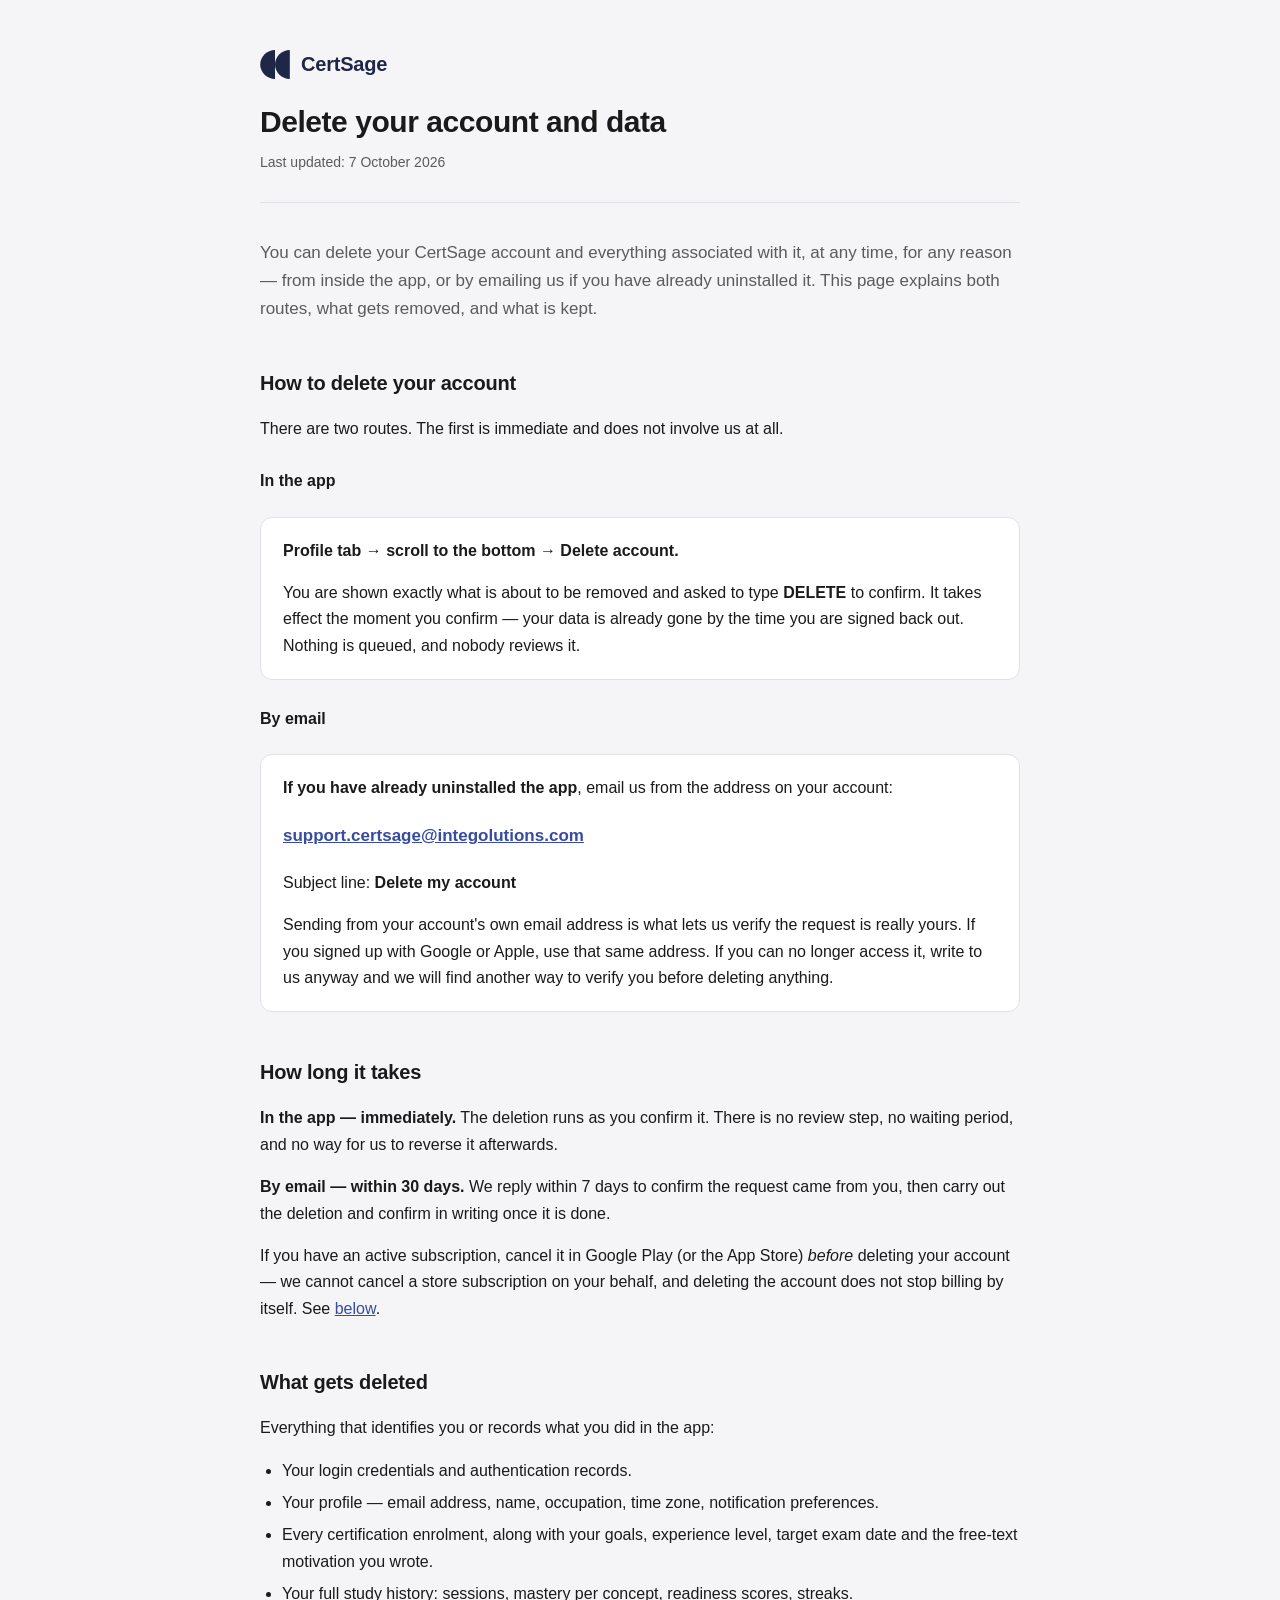
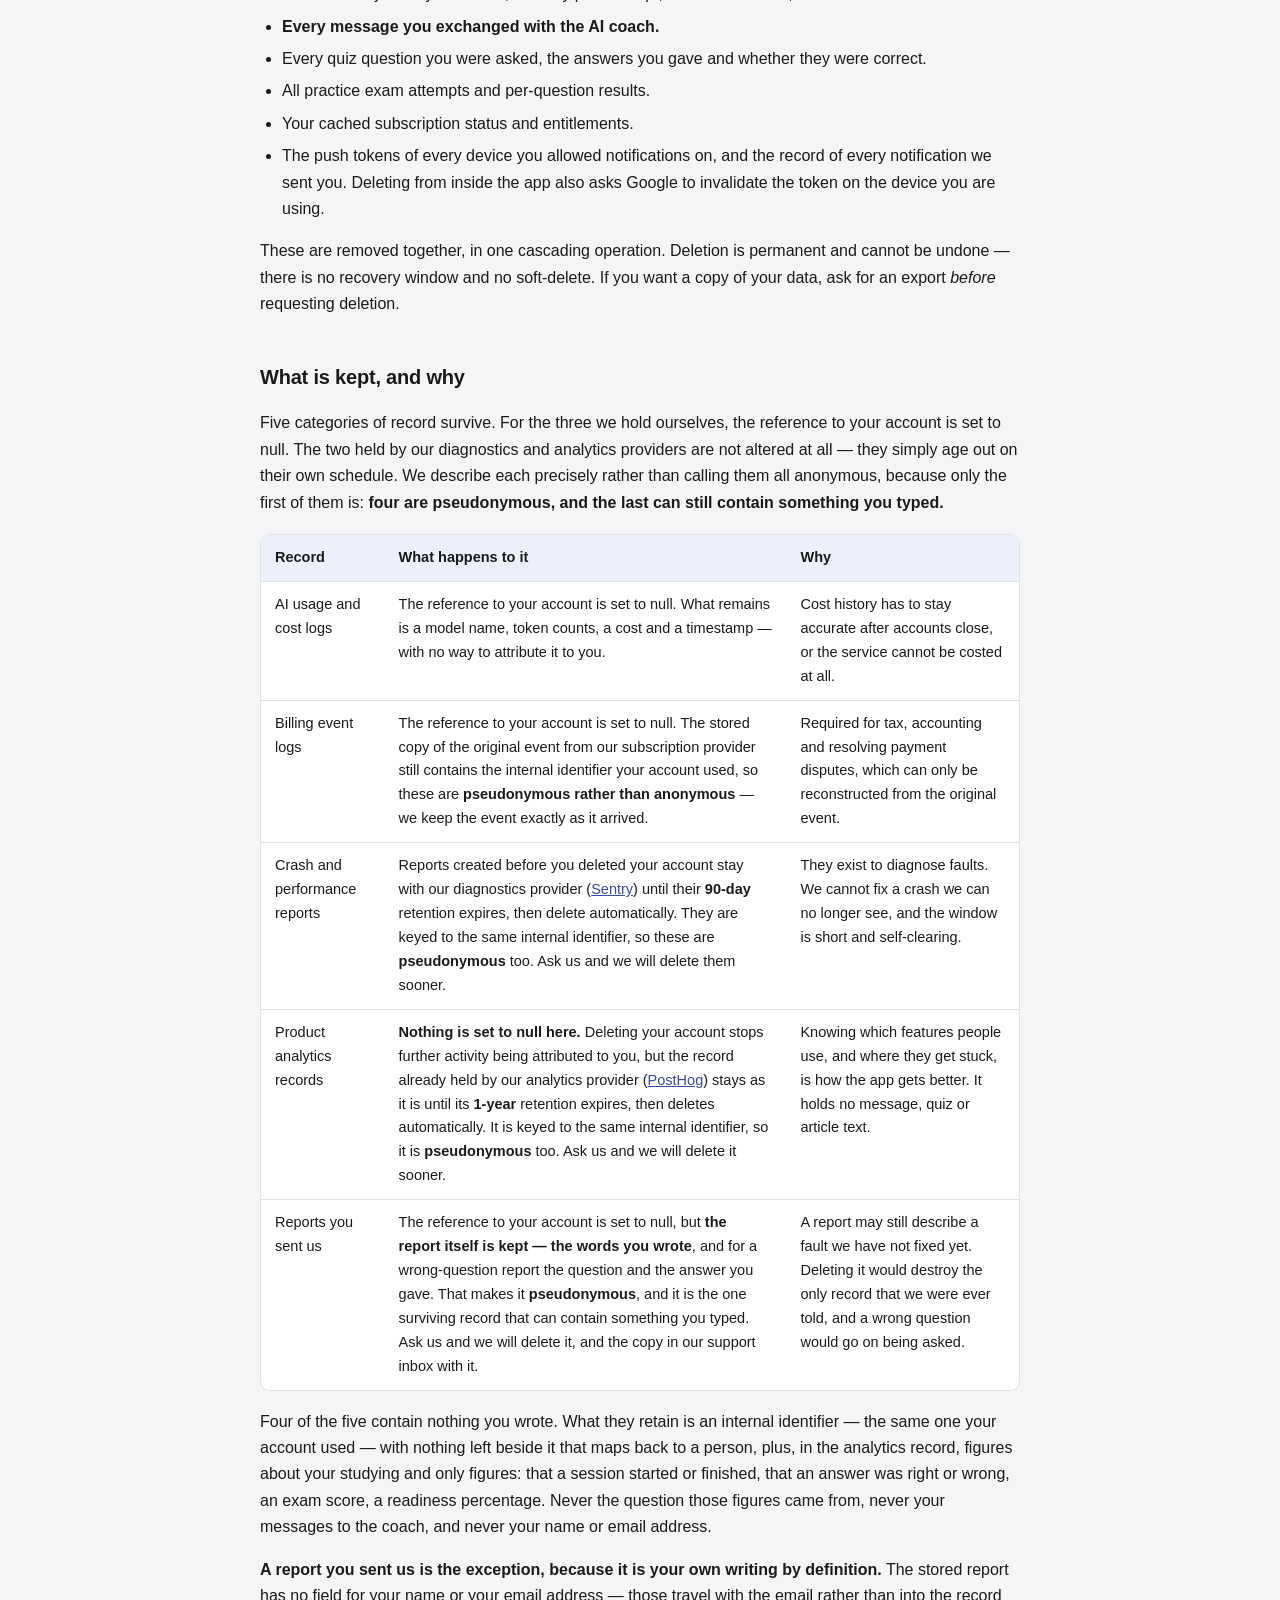
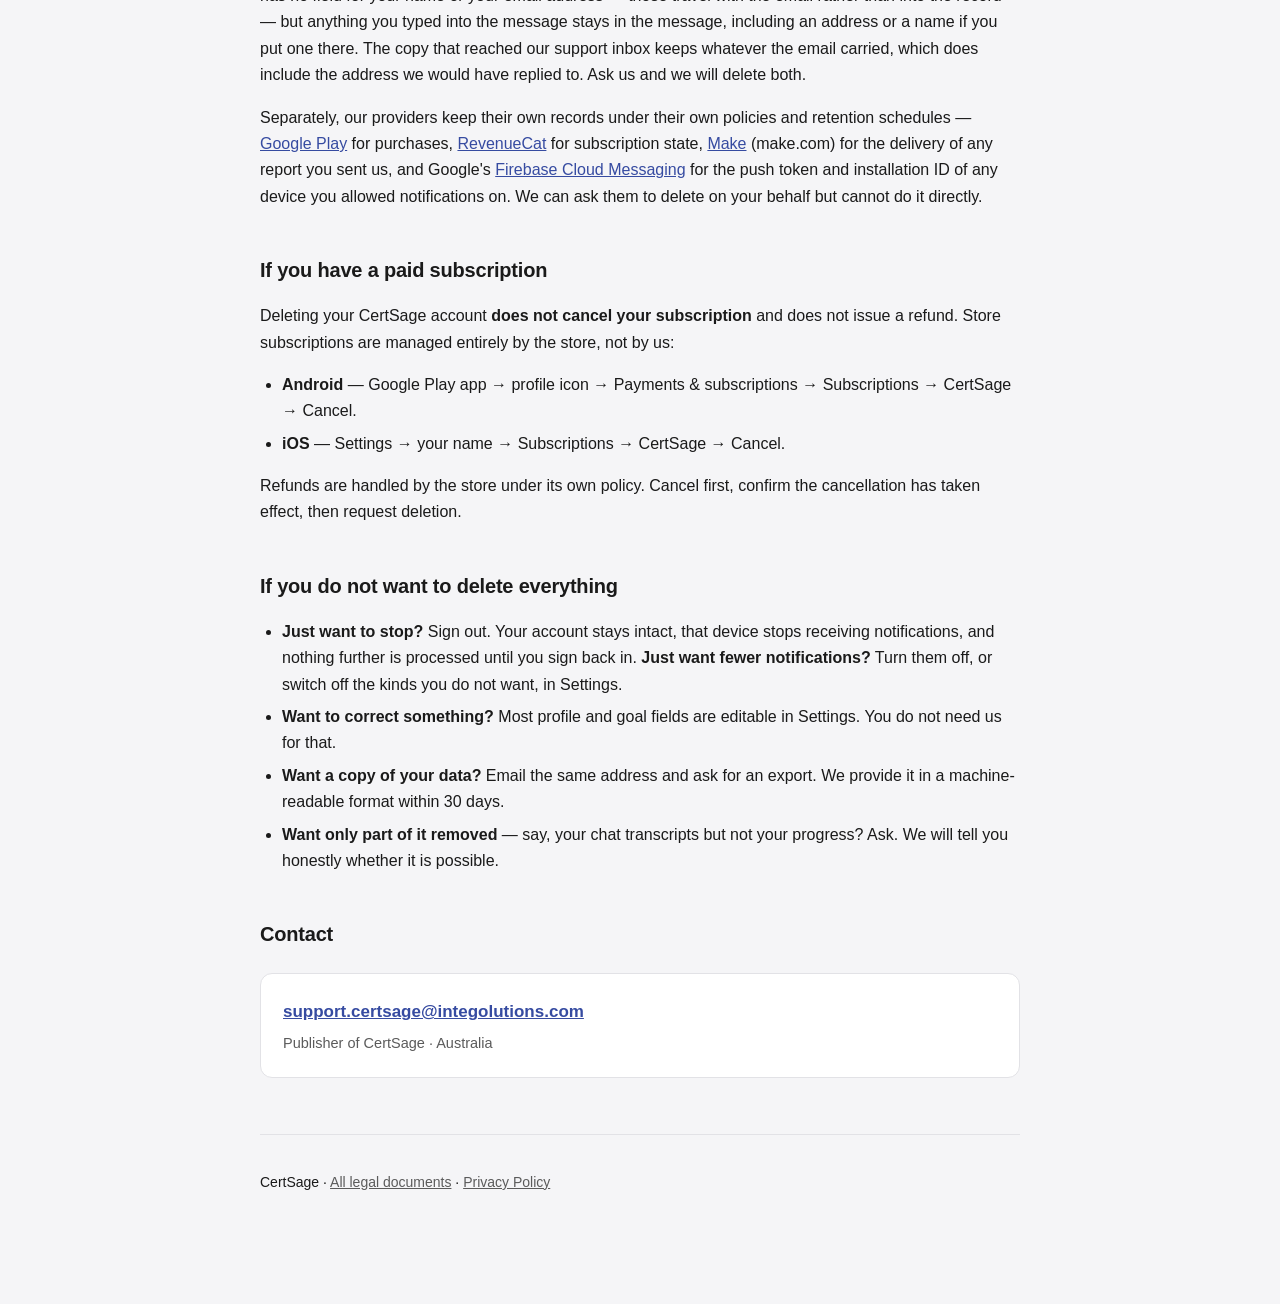
==== commit 070190ae: "Added push notification" ====
--- a/delete-account.html
+++ b/delete-account.html
@@ -14,7 +14,7 @@
 <header class="masthead">
   <a class="brand" href="index.html"><svg class="mark" viewBox="303.58 312.16 892.84 875.67" role="img" aria-label="CertSage"><path fill="currentColor" d="M750 312.16C506.84 312.16 303.58 511.51 303.58 750c0 238.48 203.26 437.83 446.42 437.83Z"/><path fill="currentColor" d="M1196.42 312.16C953.26 312.16 750 511.51 750 750c0 238.48 203.26 437.83 446.42 437.83Z"/></svg><span class="wordmark">CertSage</span></a>
   <h1>Delete your account and data</h1>
-  <p class="dates">Last updated: 26 September 2026</p>
+  <p class="dates">Last updated: 7 October 2026</p>
 </header>
 
 <p class="lede">You can delete your CertSage account and everything associated with it, at any time,
@@ -73,6 +73,9 @@
   <li>Every quiz question you were asked, the answers you gave and whether they were correct.</li>
   <li>All practice exam attempts and per-question results.</li>
   <li>Your cached subscription status and entitlements.</li>
+  <li>The push tokens of every device you allowed notifications on, and the record of every
+      notification we sent you. Deleting from inside the app also asks Google to invalidate the
+      token on the device you are using.</li>
 </ul>
 
 <p>These are removed together, in one cascading operation. Deletion is permanent and cannot be
@@ -160,8 +163,10 @@
 <p>Separately, our providers keep their own records under their own policies and retention
 schedules — <a href="https://policies.google.com/privacy" rel="noopener">Google Play</a> for
 purchases, <a href="https://www.revenuecat.com/privacy" rel="noopener">RevenueCat</a> for
-subscription state, and <a href="https://www.make.com/en/privacy-notice" rel="noopener">Make</a>
-(make.com) for the delivery of any report you sent us. We can ask them to delete on your behalf but
+subscription state, <a href="https://www.make.com/en/privacy-notice" rel="noopener">Make</a>
+(make.com) for the delivery of any report you sent us, and Google's
+<a href="https://firebase.google.com/support/privacy" rel="noopener">Firebase Cloud Messaging</a>
+for the push token and installation ID of any device you allowed notifications on. We can ask them to delete on your behalf but
 cannot do it directly.</p>
 
 <h2 id="subscription">If you have a paid subscription</h2>
@@ -181,8 +186,10 @@
 <h2 id="alternatives">If you do not want to delete everything</h2>
 
 <ul>
-  <li><strong>Just want to stop?</strong> Sign out. Your account stays intact and nothing further
-      is processed until you sign back in.</li>
+  <li><strong>Just want to stop?</strong> Sign out. Your account stays intact, that device stops
+      receiving notifications, and nothing further is processed until you sign back in.
+      <strong>Just want fewer notifications?</strong> Turn them off, or switch off the kinds you do
+      not want, in Settings.</li>
   <li><strong>Want to correct something?</strong> Most profile and goal fields are editable in
       Settings. You do not need us for that.</li>
   <li><strong>Want a copy of your data?</strong> Email the same address and ask for an export.
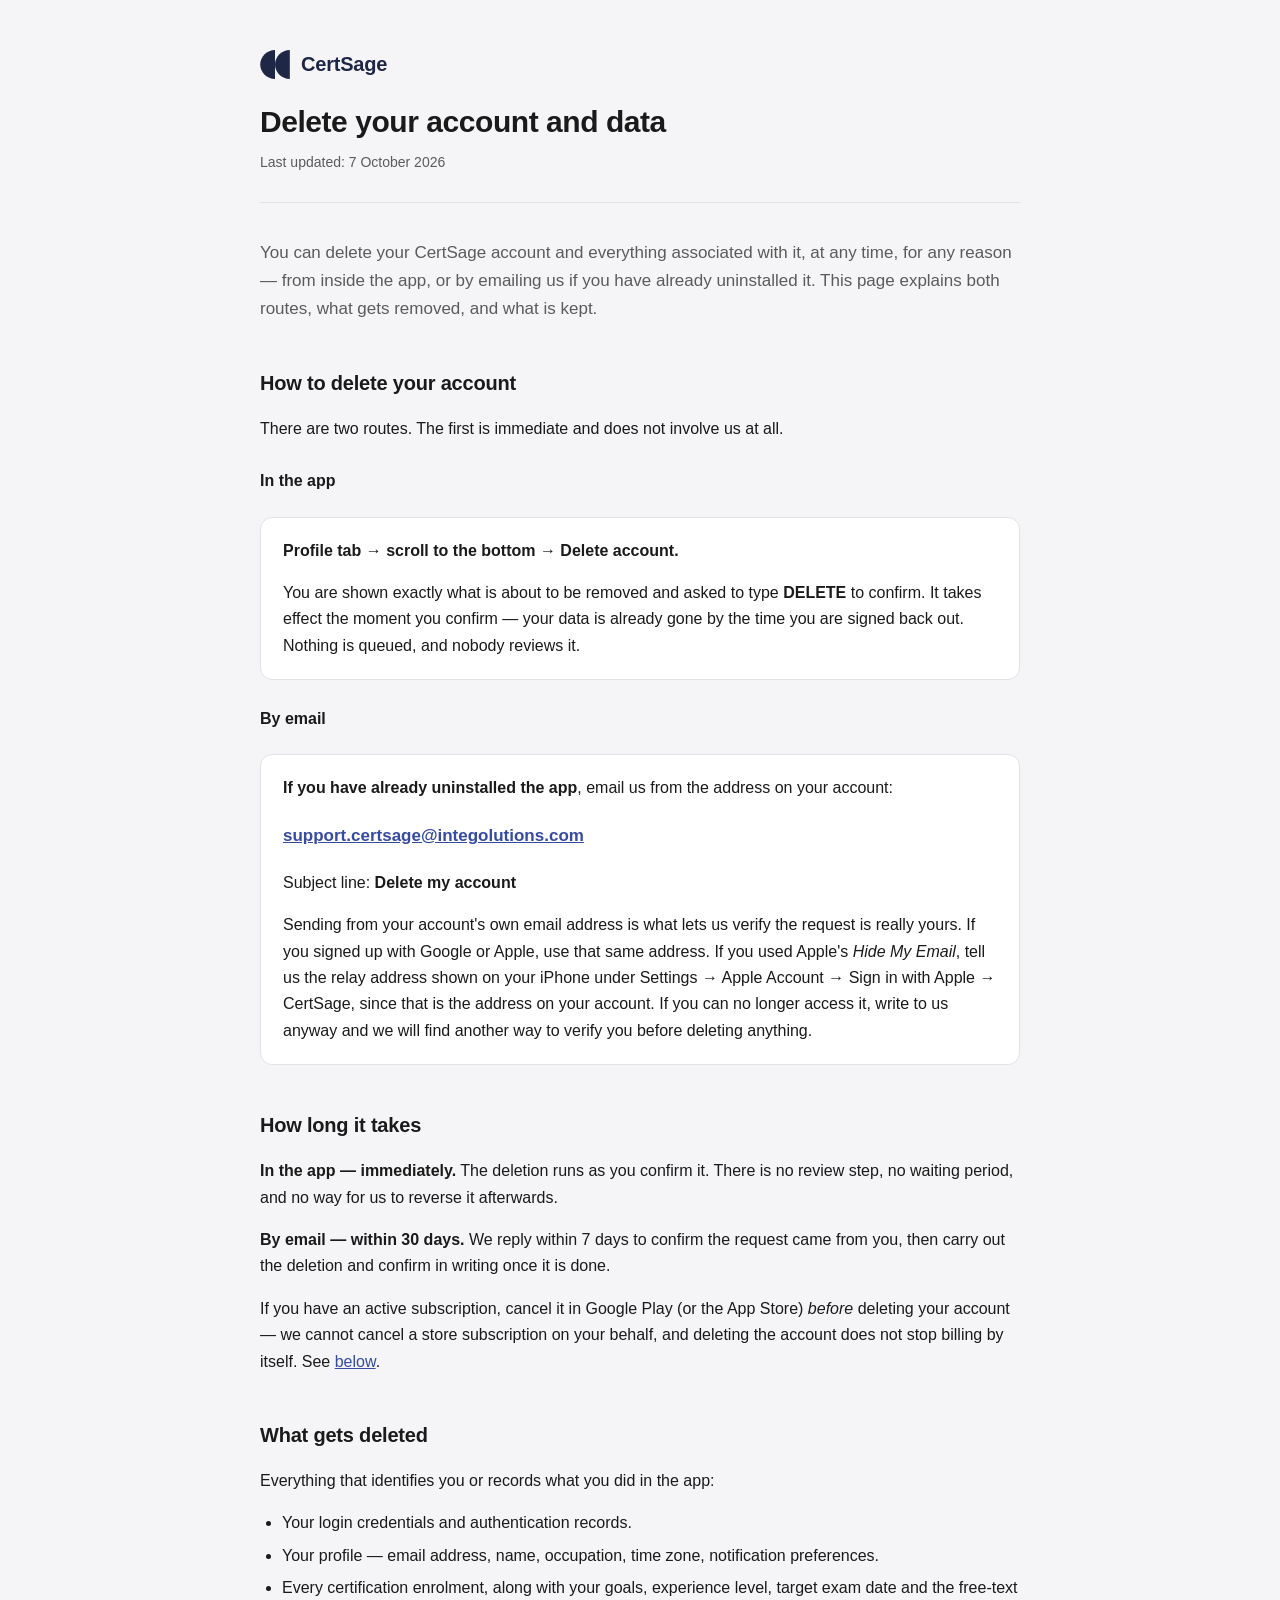
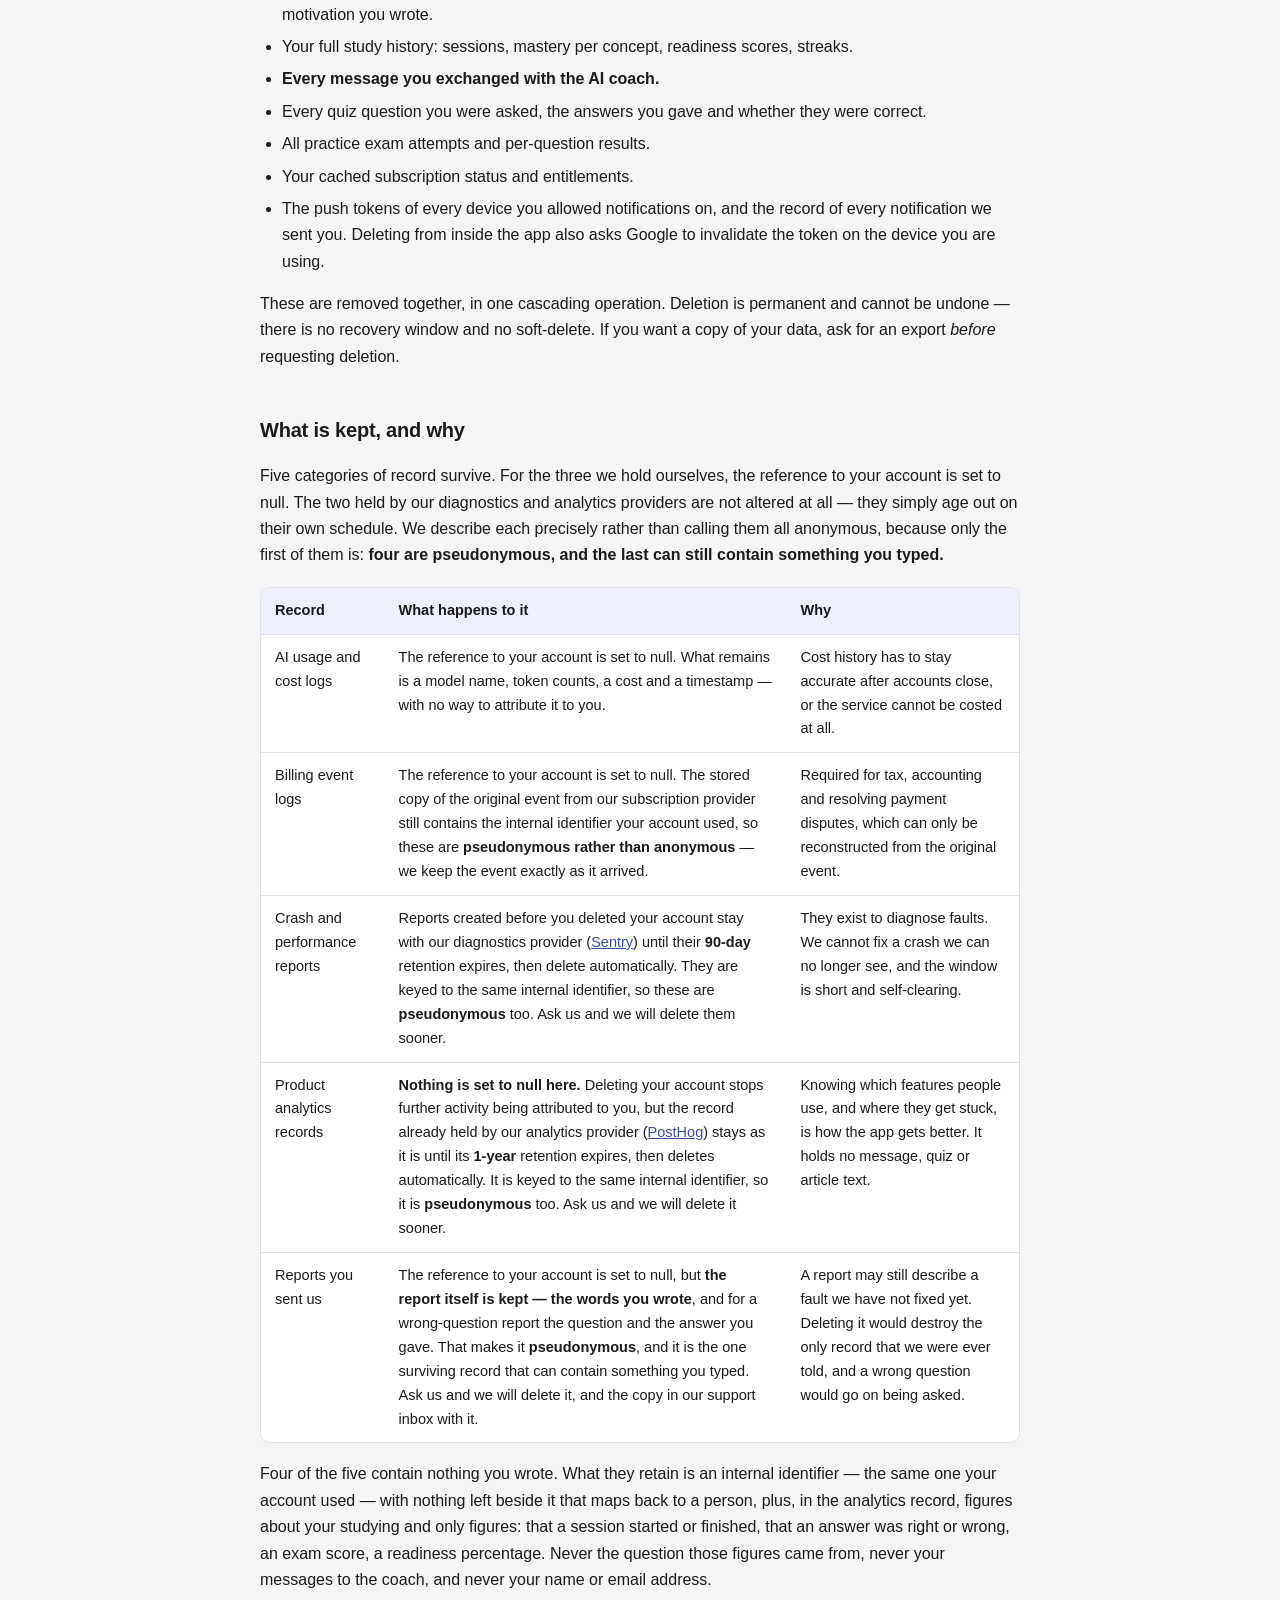
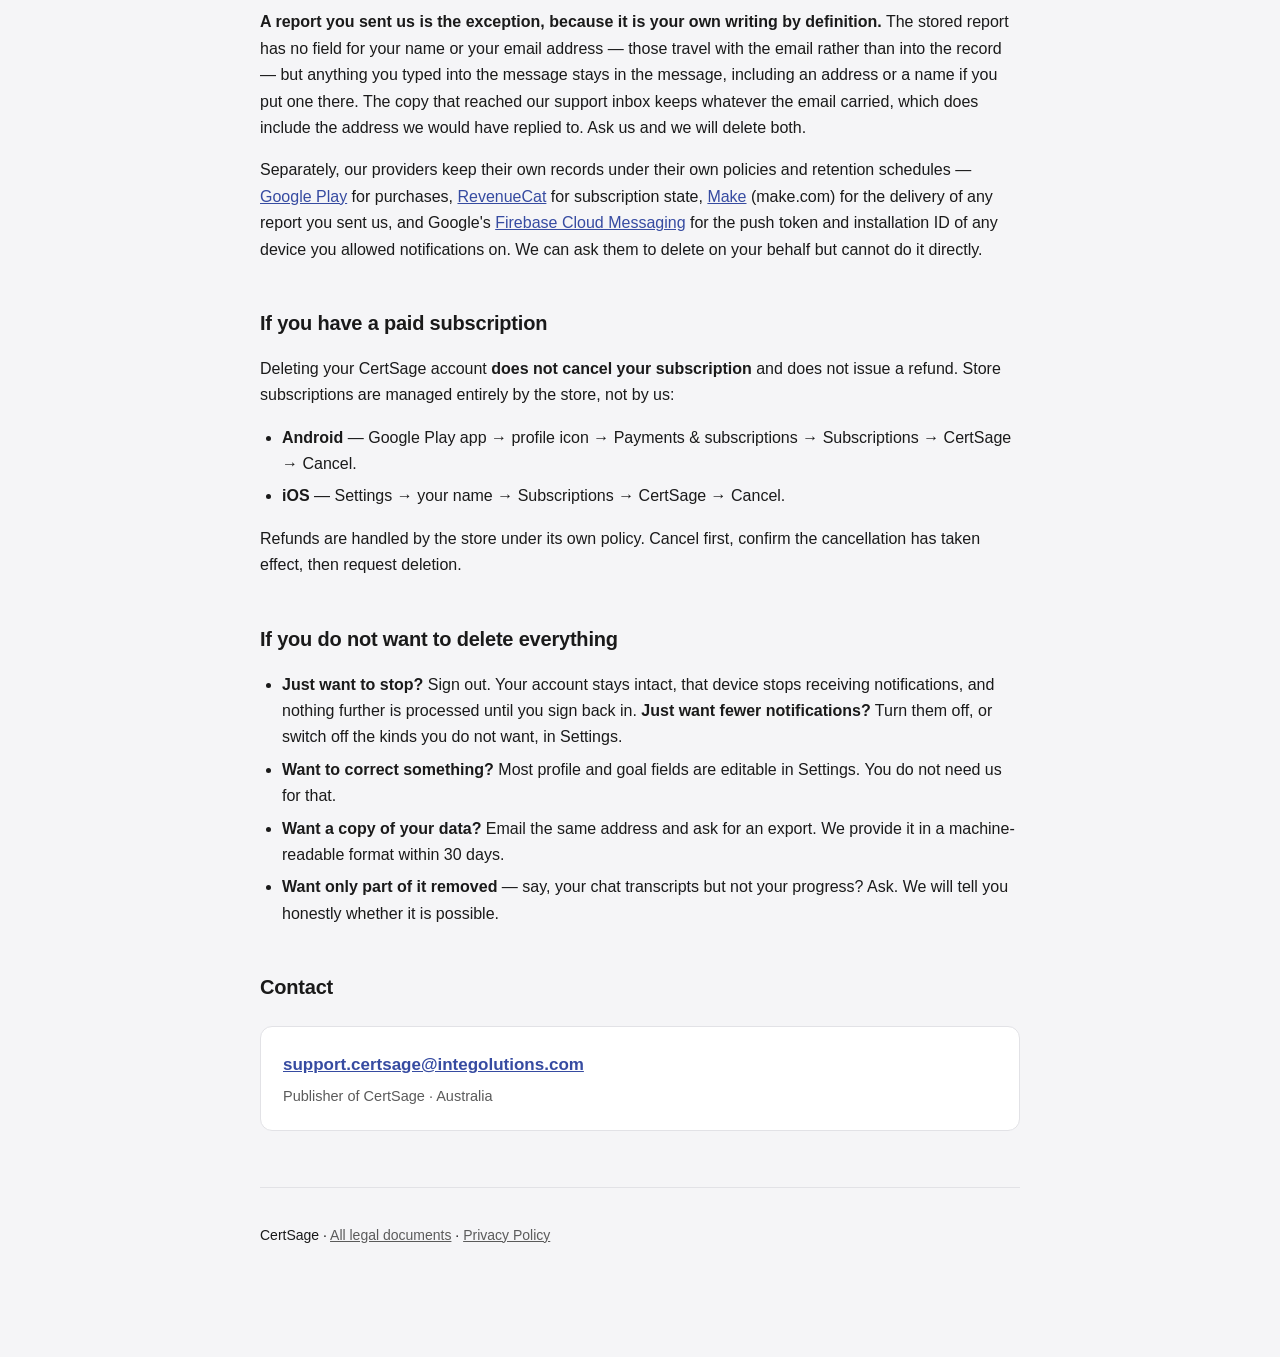
==== commit 4e016559: "Privacy policy: list Sign in with Apple and the App Store Sign in with Apple ships on iOS from 1.0.0" ====
--- a/delete-account.html
+++ b/delete-account.html
@@ -43,6 +43,9 @@
   <p>Subject line: <strong>Delete my account</strong></p>
   <p style="margin-bottom:0">Sending from your account's own email address is what lets us verify
   the request is really yours. If you signed up with Google or Apple, use that same address. If
+  you used Apple's <em>Hide My Email</em>, tell us the relay address shown on your iPhone under
+  Settings → Apple Account → Sign in with Apple → CertSage, since that is the address on your
+  account. If
   you can no longer access it, write to us anyway and we will find another way to verify you
   before deleting anything.</p>
 </div>
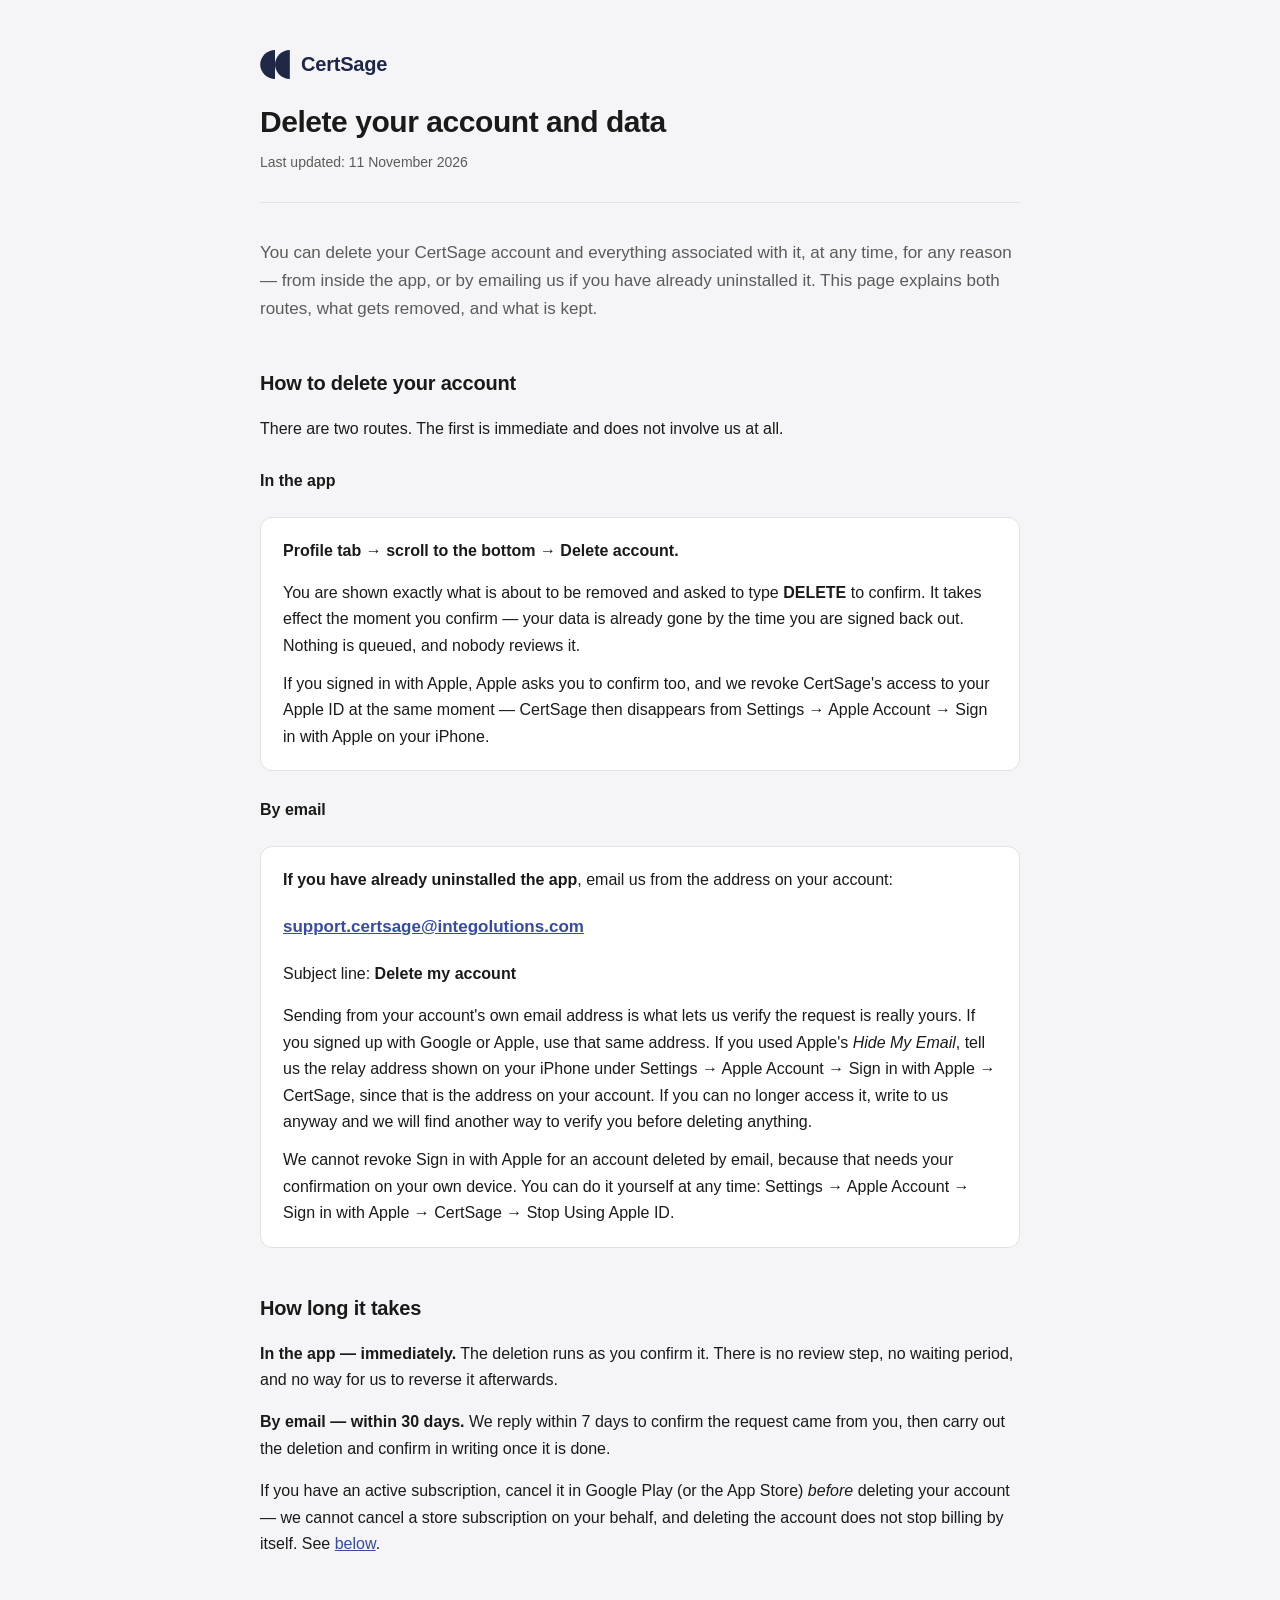
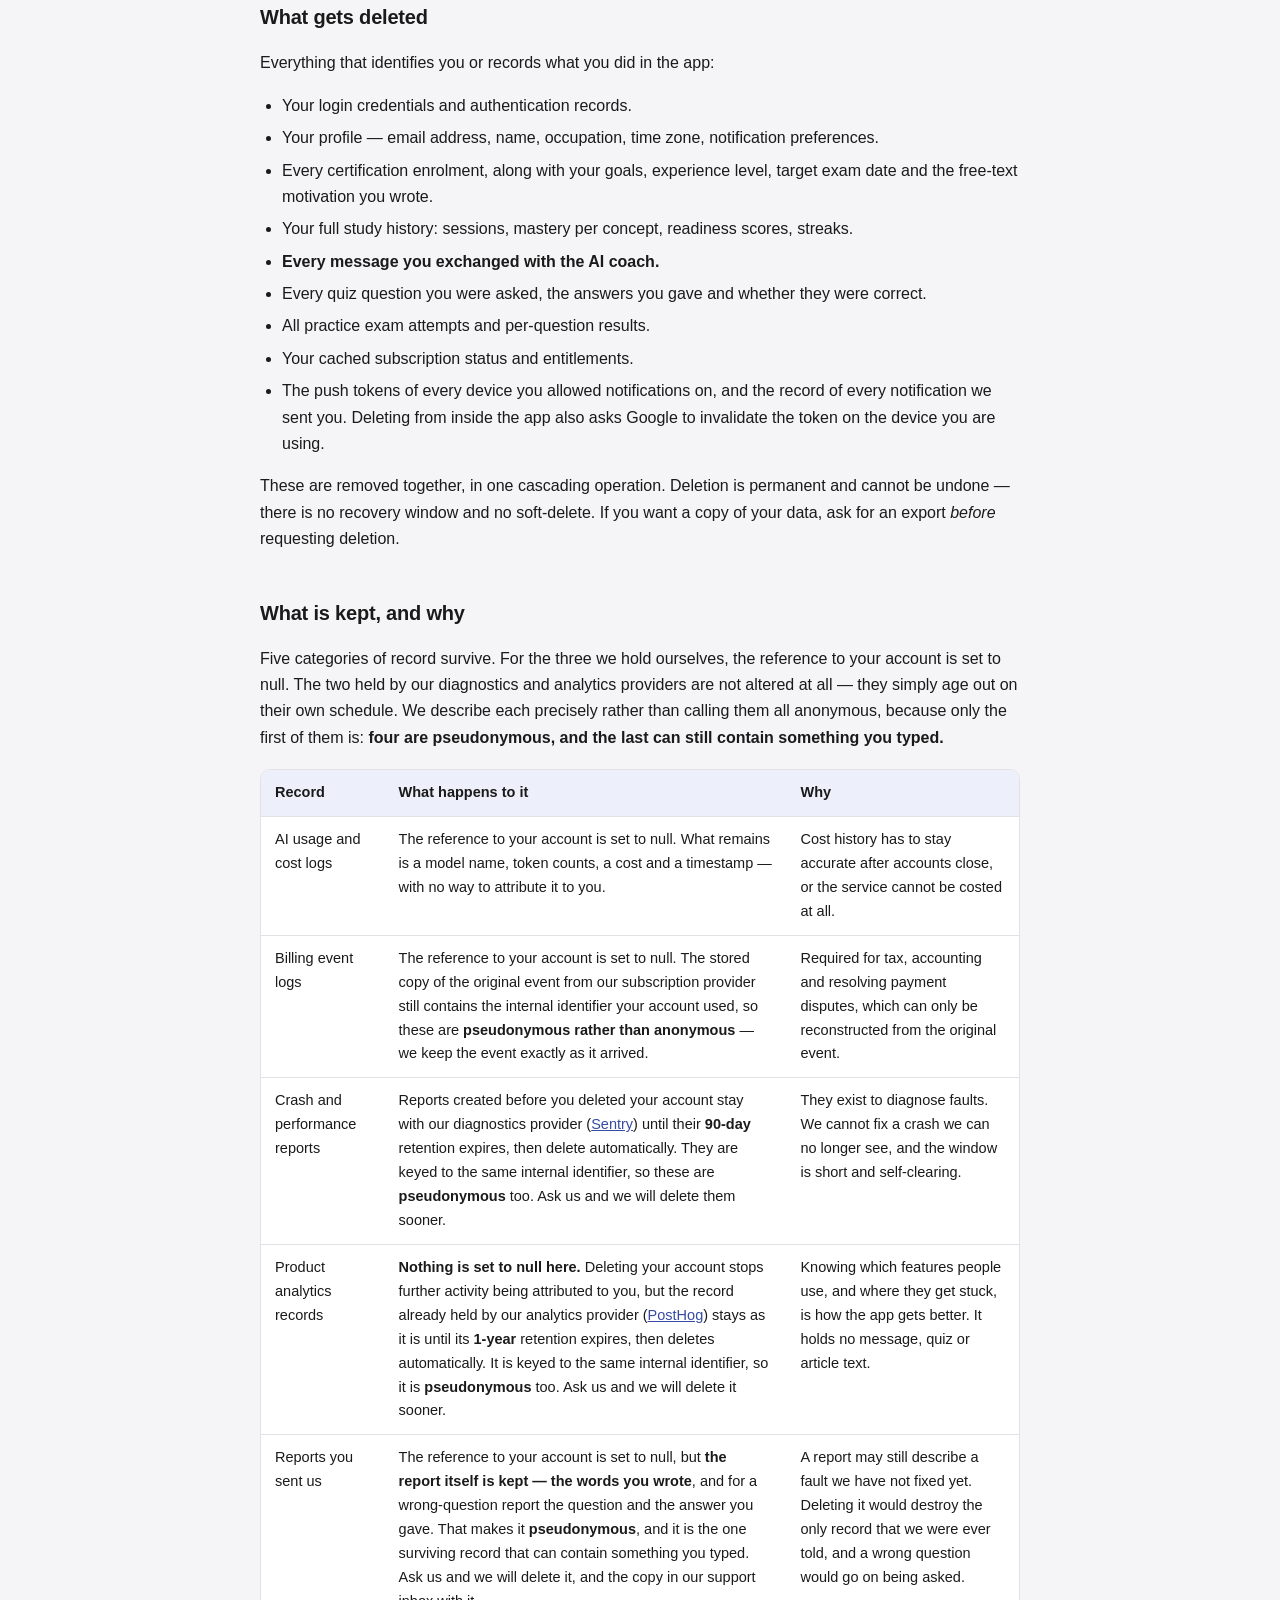
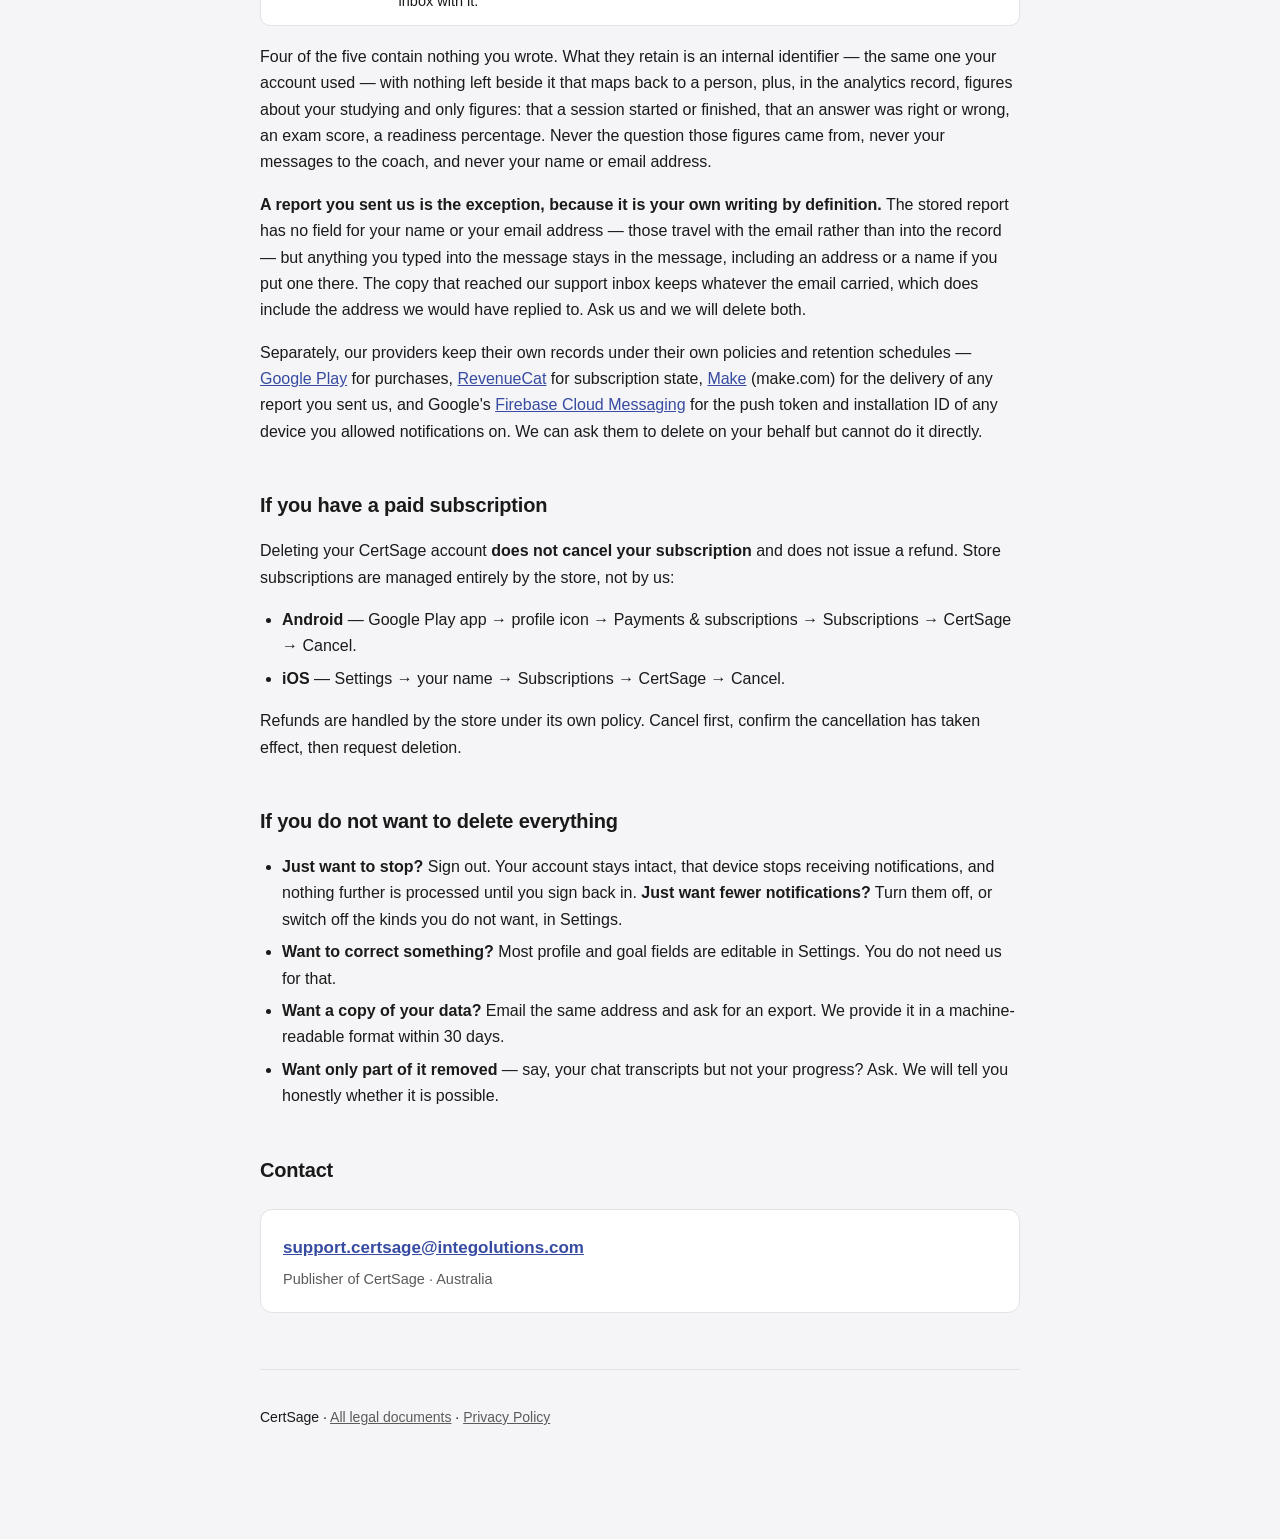
==== commit b785aa39: "delete-account: Sign in with Apple is revoked on in-app deletion Co-Authored-By: Claude Opus 5.5 <no" ====
--- a/delete-account.html
+++ b/delete-account.html
@@ -14,7 +14,7 @@
 <header class="masthead">
   <a class="brand" href="index.html"><svg class="mark" viewBox="303.58 312.16 892.84 875.67" role="img" aria-label="CertSage"><path fill="currentColor" d="M750 312.16C506.84 312.16 303.58 511.51 303.58 750c0 238.48 203.26 437.83 446.42 437.83Z"/><path fill="currentColor" d="M1196.42 312.16C953.26 312.16 750 511.51 750 750c0 238.48 203.26 437.83 446.42 437.83Z"/></svg><span class="wordmark">CertSage</span></a>
   <h1>Delete your account and data</h1>
-  <p class="dates">Last updated: 7 October 2026</p>
+  <p class="dates">Last updated: 11 November 2026</p>
 </header>
 
 <p class="lede">You can delete your CertSage account and everything associated with it, at any time,
@@ -32,6 +32,9 @@
   <p style="margin-bottom:0">You are shown exactly what is about to be removed and asked to type
   <strong>DELETE</strong> to confirm. It takes effect the moment you confirm — your data is already
   gone by the time you are signed back out. Nothing is queued, and nobody reviews it.</p>
+  <p style="margin-bottom:0;margin-top:0.75em">If you signed in with Apple, Apple asks you to
+  confirm too, and we revoke CertSage's access to your Apple ID at the same moment — CertSage then
+  disappears from Settings → Apple Account → Sign in with Apple on your iPhone.</p>
 </div>
 
 <h3>By email</h3>
@@ -48,6 +51,9 @@
   account. If
   you can no longer access it, write to us anyway and we will find another way to verify you
   before deleting anything.</p>
+  <p style="margin-bottom:0;margin-top:0.75em">We cannot revoke Sign in with Apple for an account
+  deleted by email, because that needs your confirmation on your own device. You can do it yourself
+  at any time: Settings → Apple Account → Sign in with Apple → CertSage → Stop Using Apple ID.</p>
 </div>
 
 <h2 id="timeline">How long it takes</h2>
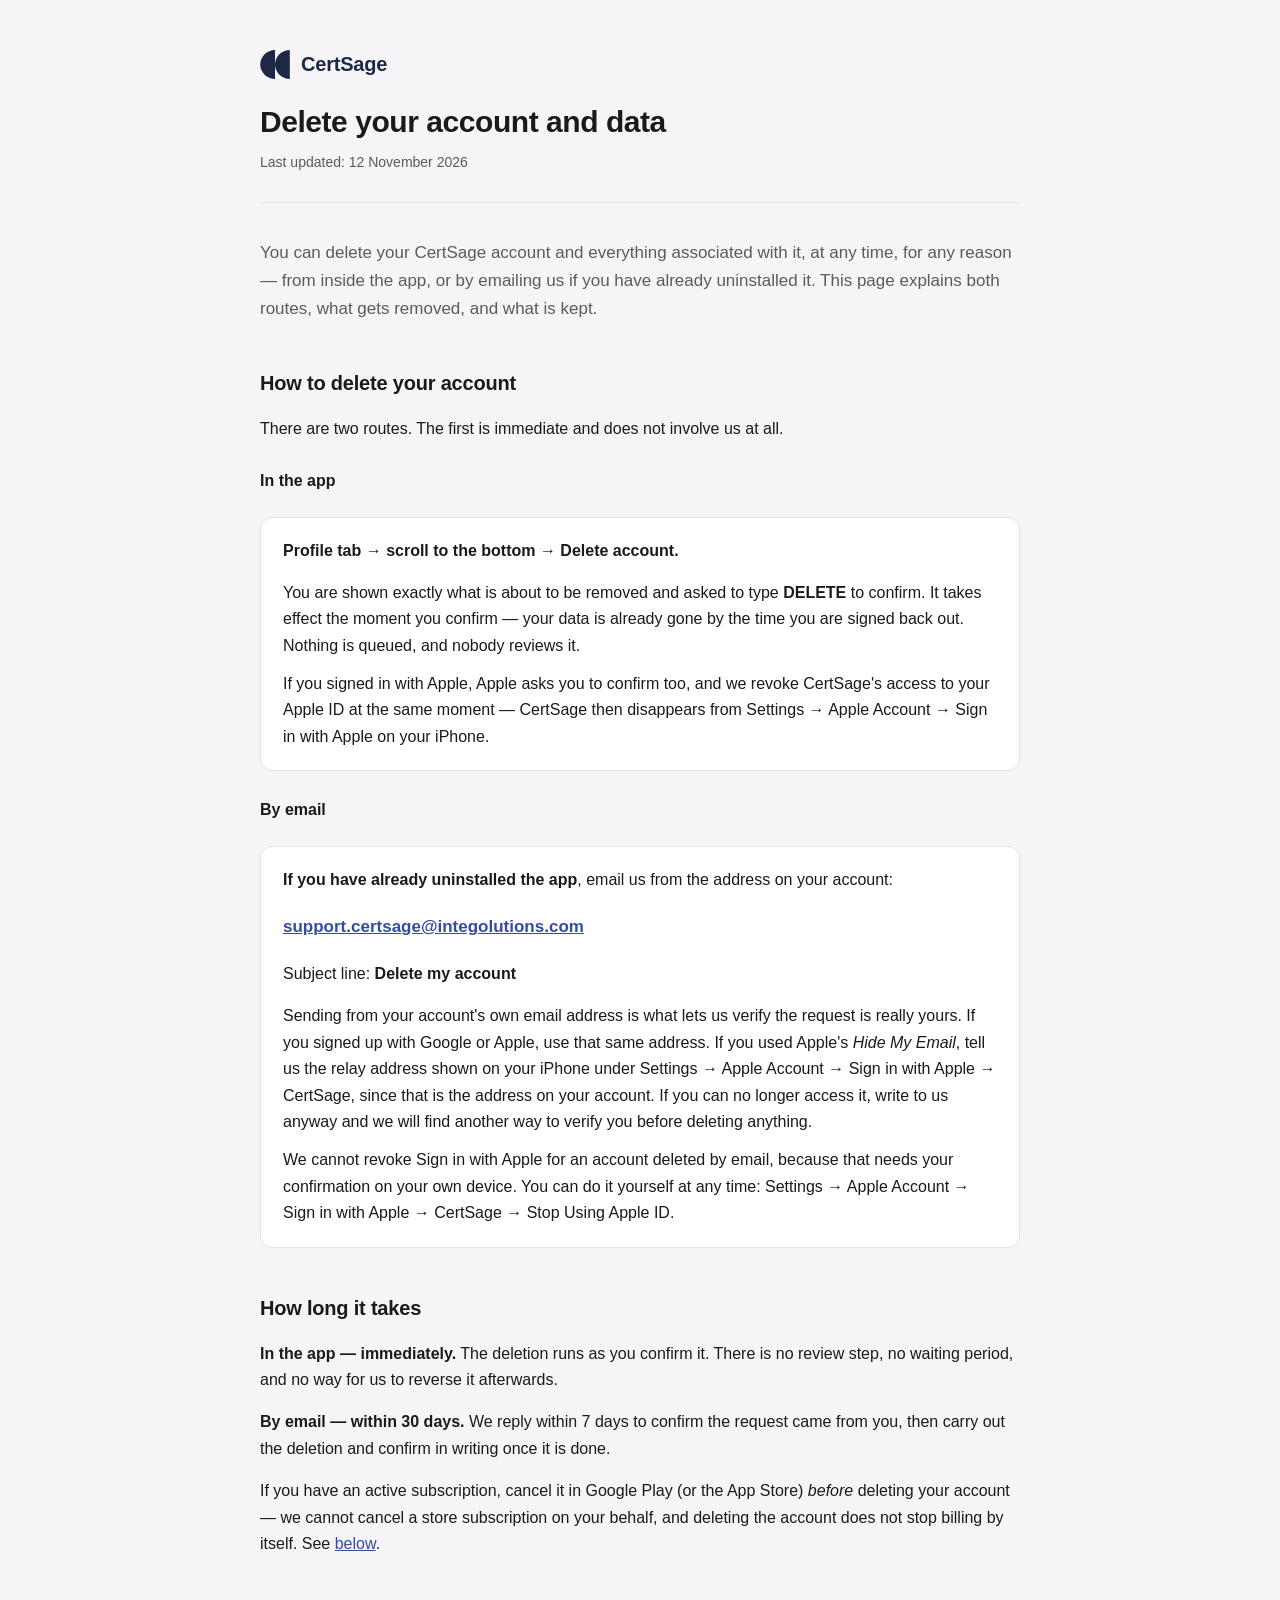
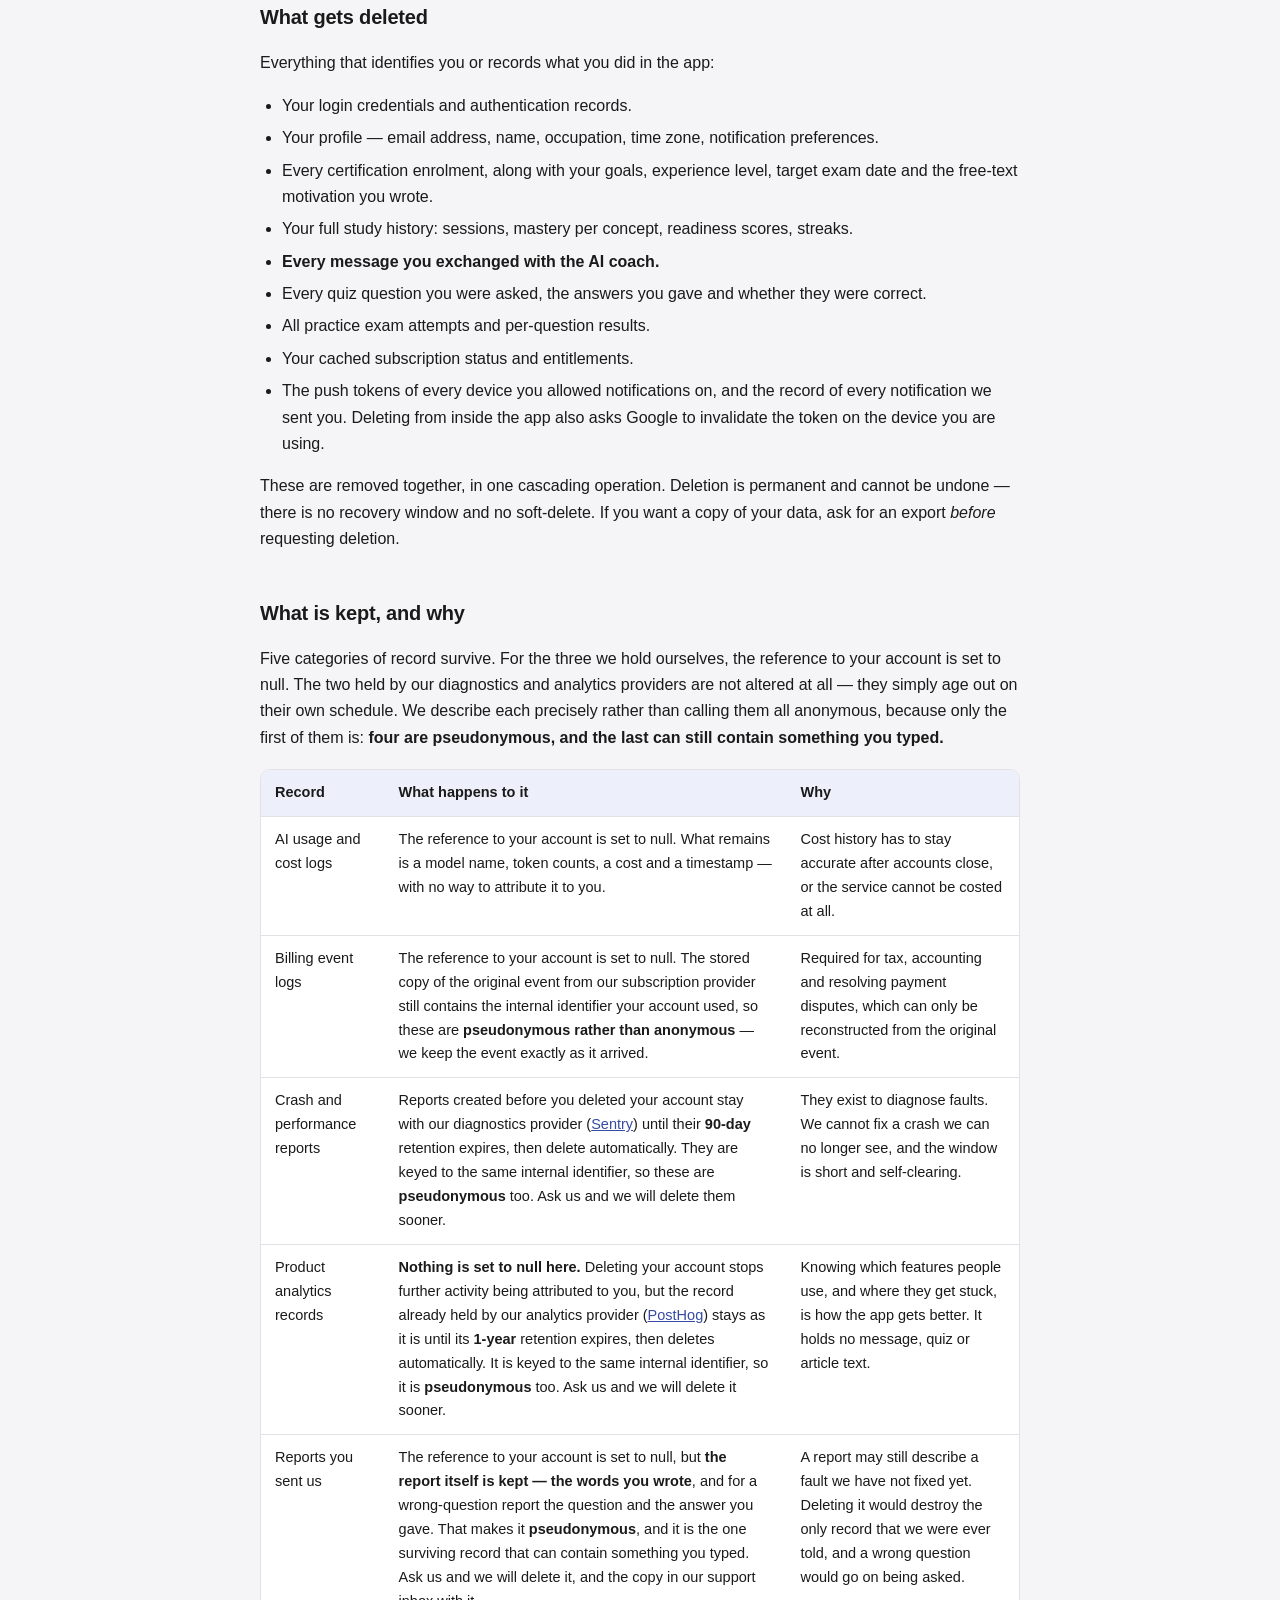
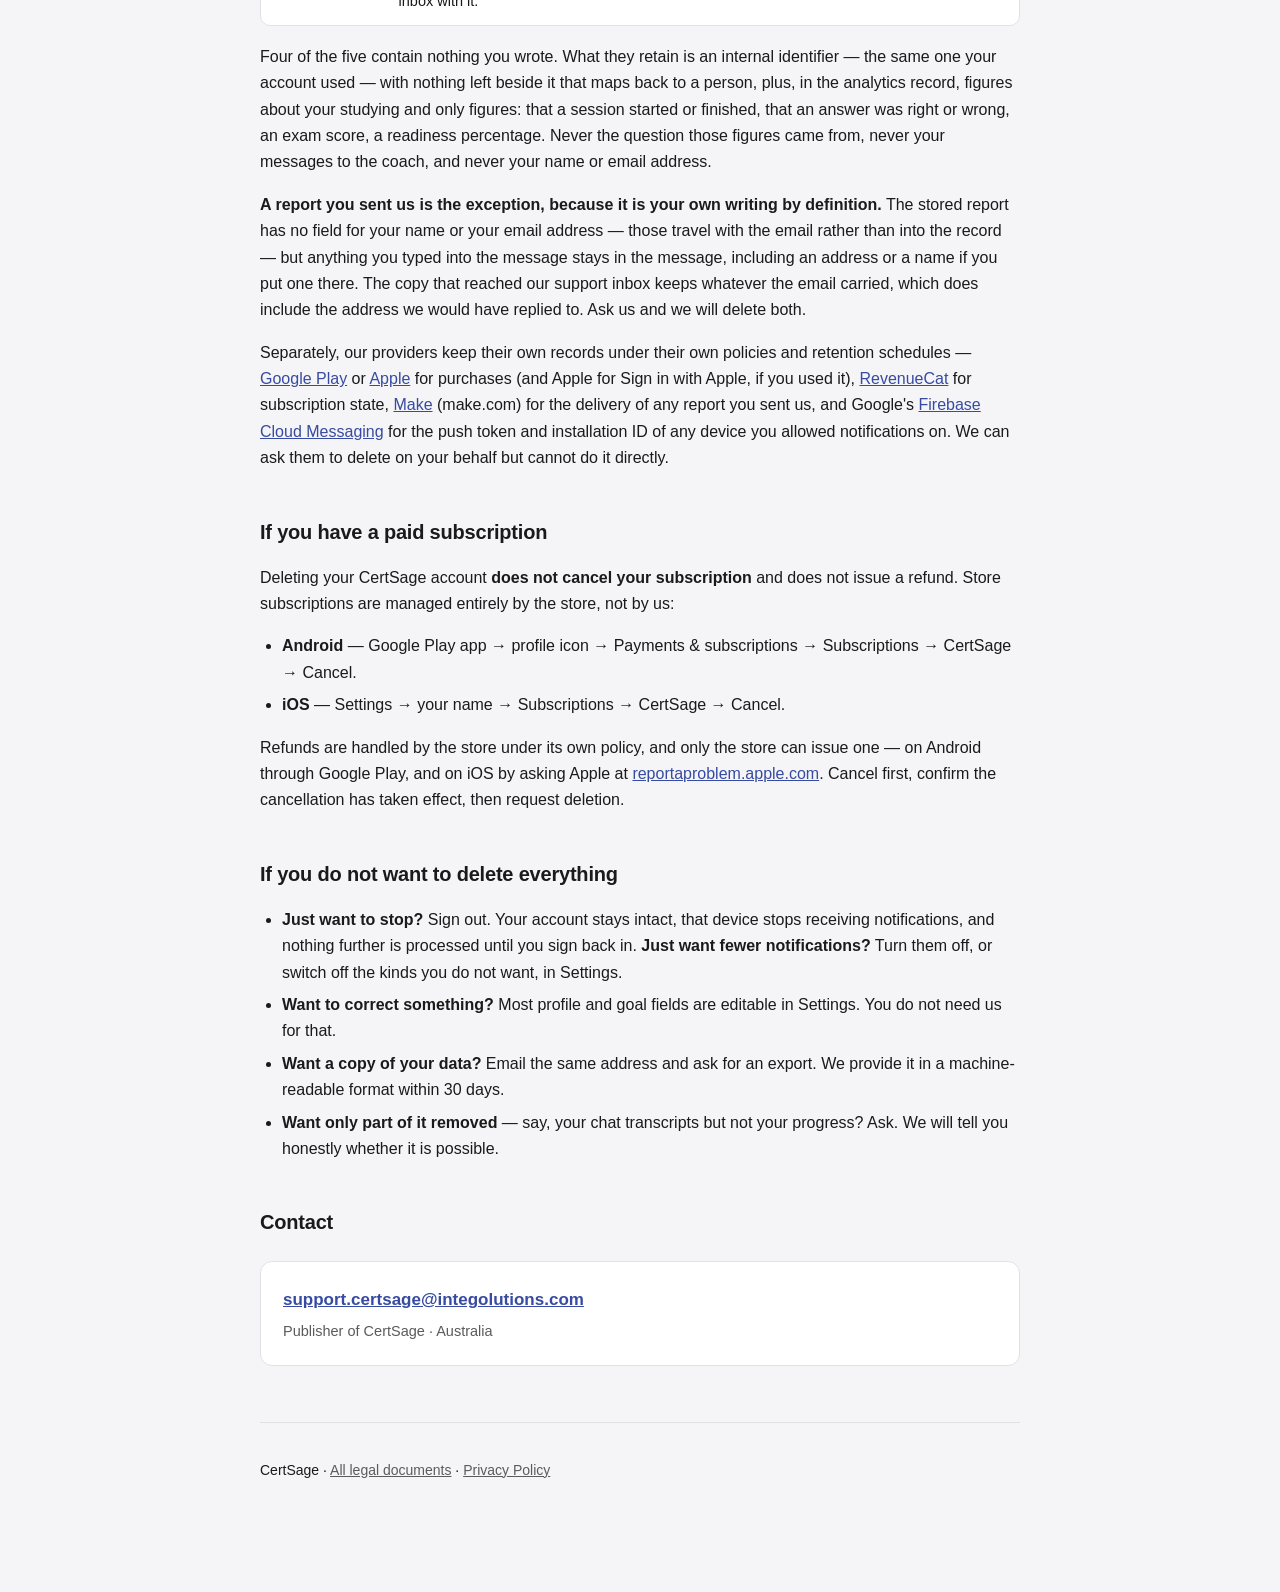
==== commit eced5d4d: "Privacy and deletion pages: complete the iOS pass privacy.html (now dated 12 November 2026): - the i" ====
--- a/delete-account.html
+++ b/delete-account.html
@@ -14,7 +14,7 @@
 <header class="masthead">
   <a class="brand" href="index.html"><svg class="mark" viewBox="303.58 312.16 892.84 875.67" role="img" aria-label="CertSage"><path fill="currentColor" d="M750 312.16C506.84 312.16 303.58 511.51 303.58 750c0 238.48 203.26 437.83 446.42 437.83Z"/><path fill="currentColor" d="M1196.42 312.16C953.26 312.16 750 511.51 750 750c0 238.48 203.26 437.83 446.42 437.83Z"/></svg><span class="wordmark">CertSage</span></a>
   <h1>Delete your account and data</h1>
-  <p class="dates">Last updated: 11 November 2026</p>
+  <p class="dates">Last updated: 12 November 2026</p>
 </header>
 
 <p class="lede">You can delete your CertSage account and everything associated with it, at any time,
@@ -170,8 +170,9 @@
 both.</p>
 
 <p>Separately, our providers keep their own records under their own policies and retention
-schedules — <a href="https://policies.google.com/privacy" rel="noopener">Google Play</a> for
-purchases, <a href="https://www.revenuecat.com/privacy" rel="noopener">RevenueCat</a> for
+schedules — <a href="https://policies.google.com/privacy" rel="noopener">Google Play</a> or
+<a href="https://www.apple.com/legal/privacy/" rel="noopener">Apple</a> for purchases (and Apple for
+Sign in with Apple, if you used it), <a href="https://www.revenuecat.com/privacy" rel="noopener">RevenueCat</a> for
 subscription state, <a href="https://www.make.com/en/privacy-notice" rel="noopener">Make</a>
 (make.com) for the delivery of any report you sent us, and Google's
 <a href="https://firebase.google.com/support/privacy" rel="noopener">Firebase Cloud Messaging</a>
@@ -189,8 +190,10 @@
   <li><strong>iOS</strong> — Settings → your name → Subscriptions → CertSage → Cancel.</li>
 </ul>
 
-<p>Refunds are handled by the store under its own policy. Cancel first, confirm the cancellation
-has taken effect, then request deletion.</p>
+<p>Refunds are handled by the store under its own policy, and only the store can issue one — on
+Android through Google Play, and on iOS by asking Apple at
+<a href="https://reportaproblem.apple.com" rel="noopener">reportaproblem.apple.com</a>. Cancel first,
+confirm the cancellation has taken effect, then request deletion.</p>
 
 <h2 id="alternatives">If you do not want to delete everything</h2>
 
